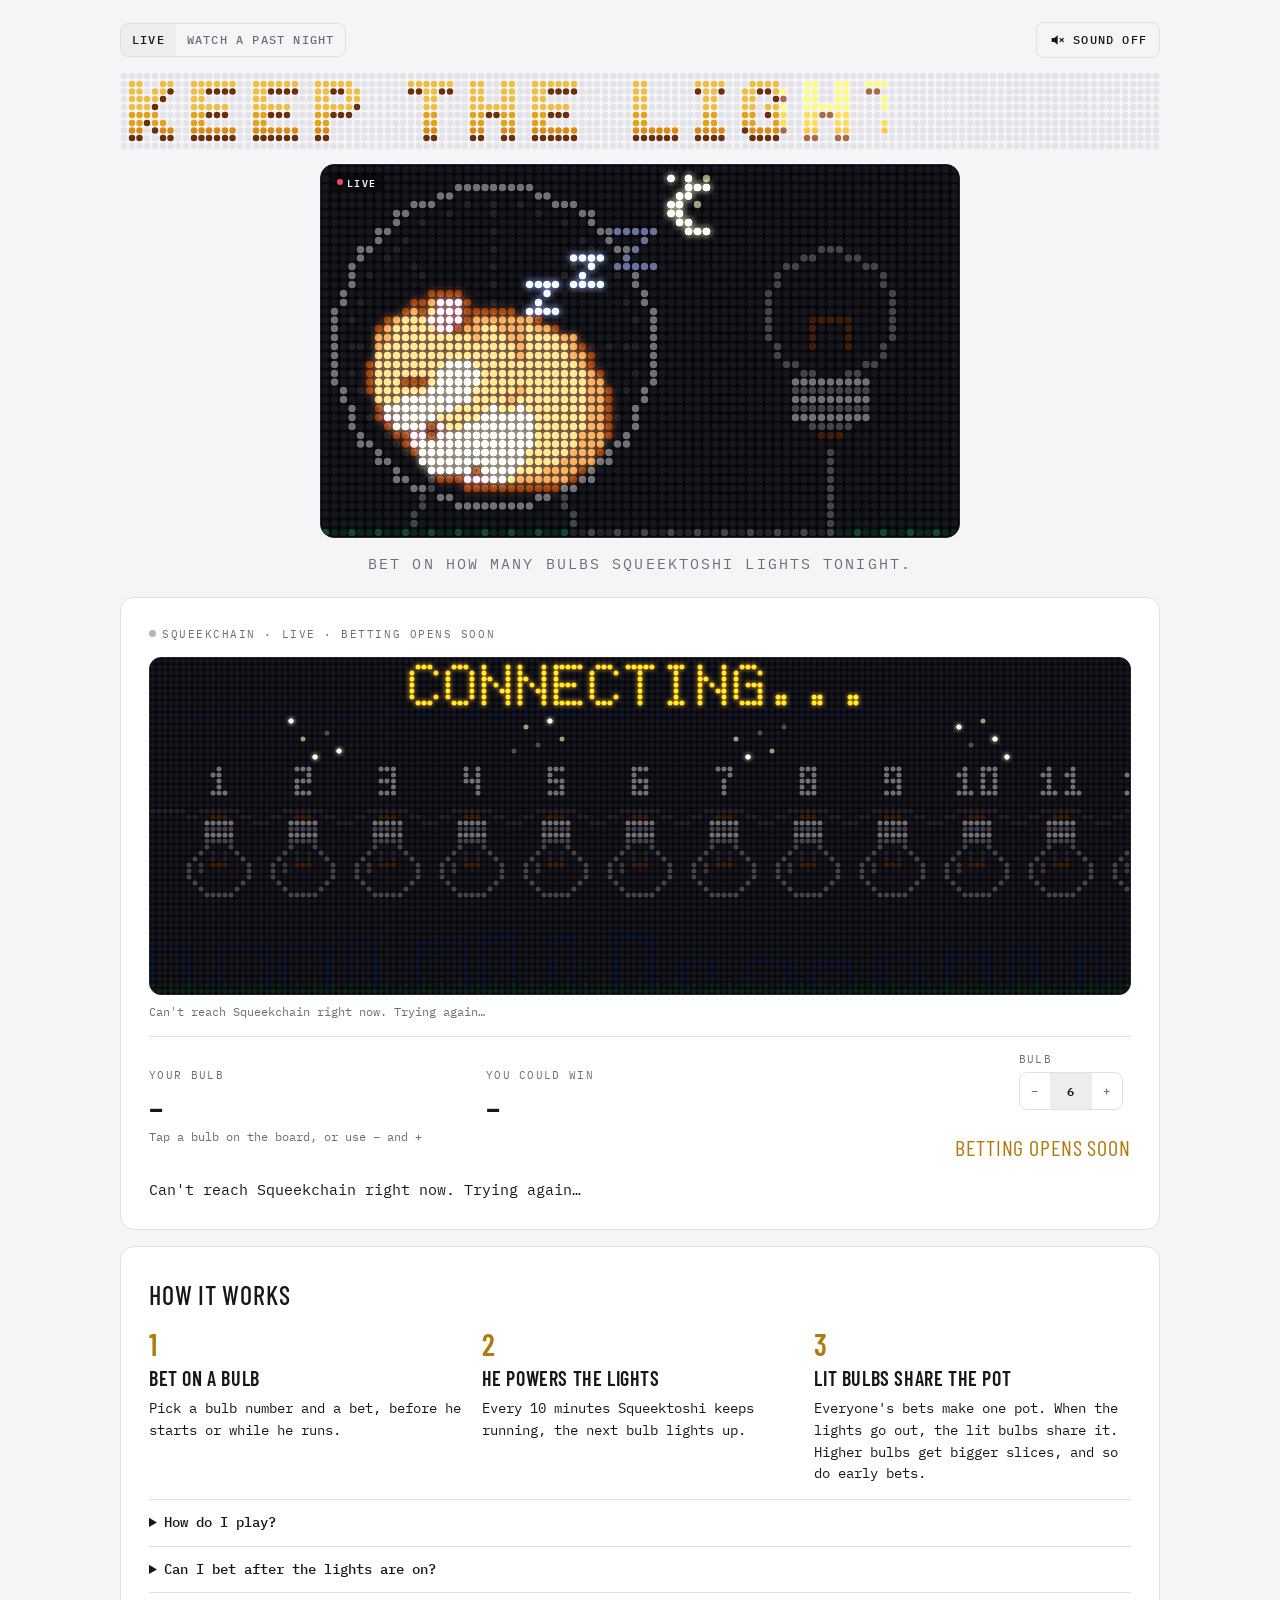
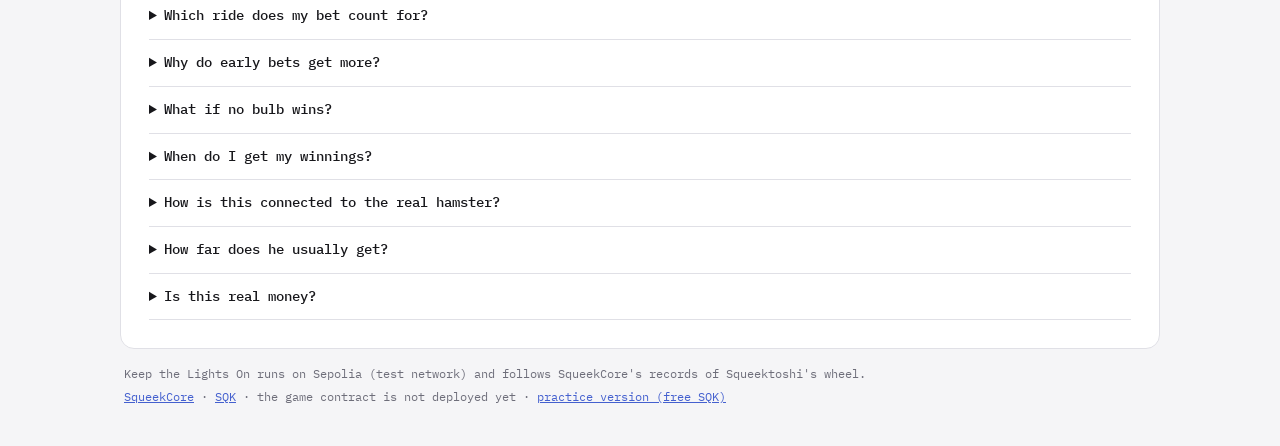
==== index.html @ adbb55e8 "Website: labels over the bulb picker and the amounts" ====
<!doctype html>
<html lang="en">
<head>
<meta charset="utf-8">
<meta name="viewport" content="width=device-width, initial-scale=1, viewport-fit=cover">
<title>Keep the Lights On</title>
<meta name="description" content="Squeektoshi's wheel powers a string of numbered bulbs. Bet test SQK on how many he lights before he falls asleep.">
<meta name="color-scheme" content="light dark">
<link rel="icon" href="icon.svg" type="image/svg+xml">
<link rel="preconnect" href="https://fonts.googleapis.com">
<link rel="preconnect" href="https://fonts.gstatic.com" crossorigin>
<link rel="stylesheet" href="https://fonts.googleapis.com/css2?family=Barlow+Condensed:wght@300;500;600&family=IBM+Plex+Mono:wght@400;500;600&display=swap">
<link rel="stylesheet" href="styles.css">
<script type="module" src="app.js"></script>
</head>
<body>
<div class="wrap">
  <header class="hero">
    <div class="hero-top">
      <div class="seg" role="group" aria-label="What the page shows">
        <button type="button" id="modeLive" aria-pressed="true">Live</button>
        <button type="button" id="modeReplay" aria-pressed="false"><span class="wide">Watch a past night</span><span class="narrow" aria-hidden="true">Past night</span></button>
      </div>
      <button type="button" class="ghost sound" id="sound" aria-pressed="false" aria-label="Sound off"><svg viewBox="0 0 24 24" width="16" height="16" aria-hidden="true"><path d="M4 9h4l5-4v14l-5-4H4z" fill="currentColor"/><path class="on" d="M16 9.5a3.5 3.5 0 0 1 0 5M18.5 7a7 7 0 0 1 0 10" fill="none" stroke="currentColor" stroke-width="1.8" stroke-linecap="round"/><path class="off" d="M16.5 9.5l5 5M21.5 9.5l-5 5" fill="none" stroke="currentColor" stroke-width="1.8" stroke-linecap="round"/></svg><span class="sound-label">Sound off</span></button>
    </div>
    <h1 id="title" class="sr-only">Keep the Lights On</h1>
    <div class="sign"><canvas id="sign" aria-hidden="true"></canvas></div>
    <div class="cam"><canvas id="cam" role="img" aria-label="Hamster cam: Squeektoshi in his wheel, and the big bulb his running powers"></canvas><span class="cam-tag" id="camTag" data-mode="live" aria-hidden="true">Live</span></div>
    <p class="lede">Bet on how many bulbs Squeektoshi lights tonight.</p>
  </header>

  <section class="panel" aria-label="The game">
    <p class="eyebrow"><span class="dot" id="liveDot" aria-hidden="true"></span><span id="eyebrow">Squeekchain · test network</span></p>

    <div class="controls" id="replayControls" role="group" aria-label="Replay settings" hidden>
      <select id="ride" aria-label="Which night to replay"></select>
      <div class="seg" role="group" aria-label="Replay speed">
        <button type="button" id="sp1" data-sp="1" aria-pressed="false">1×</button>
        <button type="button" id="sp2" data-sp="2" aria-pressed="true">2×</button>
        <button type="button" id="sp4" data-sp="4" aria-pressed="false">4×</button>
      </div>
    </div>

    <p class="banner" id="banner" role="status" hidden></p>
    <div class="board-wrap"><canvas id="board" role="img" aria-label="LED board: Squeektoshi's wheel powers a string of numbered bulbs"></canvas></div>
    <p class="caption" id="caption">Connecting to Squeekchain…</p>

    <div class="dash">
      <div class="cell">
        <span class="label">Your bulb</span>
        <b id="youState">–</b>
        <small id="youSub">Tap a bulb on the board, or use − and +</small>
      </div>
      <div class="cell">
        <span class="label" id="moneyLabel">You could win</span>
        <b id="money">–</b>
        <small id="moneySub">&nbsp;</small>
      </div>
      <div class="cell cta">
        <div class="pick" id="pickRow">
          <div class="pick-group">
            <span class="label" id="bulbLabel">Bulb</span>
            <div class="seg" role="group" aria-label="Which bulb">
              <button type="button" id="bMinus" aria-label="Lower bulb">−</button>
              <button type="button" id="bPick" aria-pressed="true" tabindex="-1">6</button>
              <button type="button" id="bPlus" aria-label="Higher bulb">+</button>
            </div>
          </div>
          <div class="pick-group">
            <span class="label" id="amtLabel">Bet (SQK)</span>
            <div class="seg" role="group" aria-label="Your bet in test SQK" id="amountRow">
              <button type="button" id="b50" data-bet="50" aria-pressed="false">50</button>
              <button type="button" id="b100" data-bet="100" aria-pressed="true">100</button>
              <button type="button" id="b200" data-bet="200" aria-pressed="false">200</button>
              <input type="number" id="amtOther" min="10" max="10000" step="1" inputmode="numeric" placeholder="Other" aria-label="Another amount, 10 to 10,000 SQK" hidden>
            </div>
          </div>
        </div>
        <p class="odds-line" id="pickOdds"></p>
        <button type="button" class="primary" id="act" disabled>Bet on bulb 6</button>
        <p class="soon" id="soon" hidden>Betting opens soon</p>
      </div>
    </div>
    <p class="hint" id="status" aria-live="polite"></p>
    <p class="wallet-line" id="walletLine" hidden></p>
    <button type="button" class="ghost" id="faucet" hidden>Get 1,000 practice SQK</button>
  </section>

  <section class="panel result-panel" id="results" hidden>
    <p class="result" id="resYou"></p>
    <p id="resNote"></p>
    <button type="button" class="ghost" id="again">Play this night again</button>
  </section>

  <section class="panel" id="minePanel" hidden>
    <h2>Your bets</h2>
    <div class="riders" id="mine"></div>
  </section>

  <section class="panel">
    <h2>How it works</h2>
    <ol class="steps">
      <li><b>Bet on a bulb</b><span>Pick a bulb number and a bet, before he starts or while he runs.</span></li>
      <li><b>He powers the lights</b><span>Every 10 minutes Squeektoshi keeps running, the next bulb lights up.</span></li>
      <li><b>Lit bulbs share the pot</b><span>Everyone's bets make one pot. When the lights go out, the lit bulbs share it. Higher bulbs get bigger slices, and so do early bets.</span></li>
    </ol>
    <div class="faq">
      <details><summary>How do I play?</summary>
        <p>You need a wallet (like MetaMask or Rabby) on Sepolia, the test network, with some test SQK and a little test ETH for the network fee. Test ETH is free from <a href="https://cloud.google.com/application/web3/faucet/ethereum/sepolia" target="_blank" rel="noopener">Google's Sepolia faucet</a>. On the rehearsal page the game takes practice SQK instead: the "Get 1,000 practice SQK" button gives you some. Press Connect, pick a bulb and a bet, and press Bet. Your wallet asks twice for each bet: once to let the game take exactly that bet (never more), once to place it. When the lights go out, press Collect if your bulb won.</p></details>
      <details><summary>Can I bet after the lights are on?</summary>
        <p>Yes, but on a bulb at least two ahead of the last one that lit, or of the one he is lighting right now if he is running. Everyone can watch him live, so betting on the very next bulb would be too easy. A bet whose bulb lights in the round it was sent or the next one doesn't count, and you get it back. The page only offers bulbs far enough ahead. A bet placed in the 20 quiet minutes before a blackout is for the next ride.</p></details>
      <details><summary>Which ride does my bet count for?</summary>
        <p>The ride he is on when you bet. If he is asleep, it counts for his next ride, whenever he starts it. If he stops right after your bet and stays asleep for 20 minutes, the lights go out and your bet moves to his next ride instead. One bet per ride, and a bet can't be changed or taken back.</p></details>
      <details><summary>Why do early bets get more?</summary>
        <p>A bet placed before he starts takes the most risk, so it gets the biggest slice. A late bet only counts the bulbs that were still dark when it was placed.</p></details>
      <details><summary>What if no bulb wins?</summary>
        <p>If no bet wins, every bet rolls over into the next night's pot. The board shows it as the bonus pot.</p></details>
      <details><summary>When do I get my winnings?</summary>
        <p>As soon as the lights go out. Press Collect: it counts the ride and pays you in one go (after a long quiet spell your wallet may ask one extra time, to finish counting). Winnings never expire, so there is no rush. A lit bulb can get back less than its bet on a long night, when the higher bulbs take most of the pot.</p></details>
      <details><summary>How is this connected to the real hamster?</summary>
        <p>Squeektoshi's wheel has a sensor. Every 10 minutes Squeekchain writes how many turns he ran onto its blockchain, where nobody can change it. The lights only follow those records: turns light the next bulb, no turns make them flicker, 20 minutes without turns is a blackout. The wheel on the board shows his speed right now, which can run a few minutes ahead of the records.</p></details>
      <details><summary>How far does he usually get?</summary>
        <div class="odds" id="odds" role="img" aria-label="Share of his real nights that lit each bulb"></div>
        <div class="odds-axis"><span>bulb 1</span><span>bulb 10</span><span>bulb 21</span></div>
        <p id="oddsNote"></p></details>
      <details><summary>Is this real money?</summary>
        <p>No. The game uses Squeekchain's test SQK on the Sepolia test network (the rehearsal uses its own practice SQK), which has no money value. 2% of the lost bets and of any bonus pot is burned, and nothing in the game wakes him or rewards running faster. Naps are good.</p></details>
    </div>
  </section>

  <section class="panel" id="playersPanel">
    <h2 id="playersTitle">Tonight's bets</h2>
    <div class="riders" id="riders"></div>
  </section>

  <footer class="foot" id="foot">
    <p>Keep the Lights On runs on Sepolia (test network) and follows SqueekCore's records of Squeektoshi's wheel.</p>
    <p id="links"></p>
  </footer>
</div>
</body>
</html>
---- styles.css ----
/* Squeekchain's own look, as in the approved prototype: a calm grey page and rounded panels. The LED board is the
   hero; right under it one dashboard row: your bulb, the one number that matters, the one button. Everything else
   waits below. Light and dark follow the device, or data-theme on <html>. */
:root {
  --bg: #f5f5f7; --panel: #ffffff; --line: #e0e0e6; --ink: #17171b; --dim: #6e6e7a; --faint: #b6b6c2;
  --gold: #b07a0c; --gold-dot: #e3a21a; --blue: #4460cf; --win: #1b7849; --lose: #c33346;
  --btn: #17171b; --btn-ink: #f7f7f9; --chip: #ededf0; --note: #fff7e2; --note-line: #f1dca5;
  --board: #08080c; --board-edge: #26262f; /* the LED panels stay dark in both themes */
  --mono: 'IBM Plex Mono', ui-monospace, 'SFMono-Regular', Menlo, Consolas, monospace;
  --num: 'Barlow Condensed', 'Arial Narrow', 'Roboto Condensed', sans-serif;
  color-scheme: light;
}
@media (prefers-color-scheme: dark) { :root:not([data-theme="light"]) {
  --bg: #0e0e12; --panel: #16161b; --line: #2a2a33; --ink: #f2f2f4; --dim: #9a9aa6; --faint: #5c5c68;
  --gold: #efbe45; --gold-dot: #efbe45; --blue: #8fa3f5; --win: #35d07f; --lose: #ef6b7d;
  --btn: #f2f2f4; --btn-ink: #17171b; --chip: #24242c; --note: #251f10; --note-line: #4a3c17;
  --board: #050508; --board-edge: #23232c; color-scheme: dark; } }
:root[data-theme="dark"] {
  --bg: #0e0e12; --panel: #16161b; --line: #2a2a33; --ink: #f2f2f4; --dim: #9a9aa6; --faint: #5c5c68;
  --gold: #efbe45; --gold-dot: #efbe45; --blue: #8fa3f5; --win: #35d07f; --lose: #ef6b7d;
  --btn: #f2f2f4; --btn-ink: #17171b; --chip: #24242c; --note: #251f10; --note-line: #4a3c17;
  --board: #050508; --board-edge: #23232c; color-scheme: dark; }
* { box-sizing: border-box; }
[hidden] { display: none !important; }
html { -webkit-text-size-adjust: 100%; }
body { margin: 0; background: var(--bg); color: var(--ink); font-family: var(--mono); font-size: 14px; line-height: 1.55;
  padding-block: 20px 40px; padding-left: max(16px, env(safe-area-inset-left, 0px)); padding-right: max(16px, env(safe-area-inset-right, 0px)); overflow-x: hidden; }
a { color: var(--blue); }
.wrap { max-width: 1040px; margin: 0 auto; display: grid; gap: 16px; }
.panel { background: var(--panel); border: 1px solid var(--line); border-radius: 14px; padding: clamp(14px, 3vw, 28px); display: grid; gap: 14px; min-width: 0; }
.eyebrow { font-size: 11px; letter-spacing: .14em; text-transform: uppercase; color: var(--dim); margin: 0; }
.eyebrow .dot { display: inline-block; width: 7px; height: 7px; border-radius: 50%; background: var(--faint); margin-right: 6px; vertical-align: 1px; }
.eyebrow .dot[data-on="true"] { background: var(--win); }
h1 { font-family: var(--num); font-weight: 600; font-size: clamp(34px, 6vw, 56px); line-height: .95; letter-spacing: .02em; text-transform: uppercase; margin: 4px 0 0; text-wrap: balance; }
h2 { font-family: var(--num); font-weight: 500; font-size: 26px; letter-spacing: .03em; text-transform: uppercase; margin: 0; }
.head { display: flex; flex-wrap: wrap; justify-content: space-between; align-items: end; gap: 12px; }
.head > div:first-child { min-width: 0; }
.lede { margin: 6px 0 0; font-size: 16px; }
.board-wrap { border-radius: 12px; overflow: hidden; background: var(--board); border: 1px solid var(--board-edge); line-height: 0; }
canvas { display: block; width: 100%; }
#board { cursor: pointer; }
/* the LED panels keep their space before the page's code has run (no empty boxes, no jump) */
.cam canvas, .board-wrap canvas, .sign canvas { margin: 0 auto; max-width: 100%; }
/* a panel's box may shrink below its canvas's current pixel size, so a narrower window re-sizes the dots (no sideways scroll) */
.sign, .cam, .board-wrap { min-width: 0; }
.sign { overflow: hidden; }
#cam { aspect-ratio: 72 / 42; }
#board { aspect-ratio: 99 / 56; }
#sign { aspect-ratio: 134 / 10; }
@media (min-width: 560px) { #board { aspect-ratio: auto; height: 336px; } }
@media (min-width: 520px) and (max-width: 760px) { #sign { aspect-ratio: 69 / 19; } }
.sr-only { position: absolute; width: 1px; height: 1px; padding: 0; margin: -1px; overflow: hidden; clip: rect(0 0 0 0); white-space: nowrap; border: 0; }
/* the top of the page, as on the share card: the LED title, the hamster cam, one line */
.hero { display: grid; gap: 14px; justify-items: center; min-width: 0; padding-block: 2px 6px; }
.hero-top { display: flex; justify-content: space-between; align-items: center; gap: 12px; width: 100%; }
.hero-top .ghost { padding: 9px 12px; }
.hero-top button { white-space: nowrap; }
.sound { display: inline-flex; align-items: center; gap: 8px; }
.sound svg { flex: none; }
.sound .on { display: none; } .sound[aria-pressed="true"] .on { display: inline; } .sound[aria-pressed="true"] .off { display: none; }
#modeReplay .narrow { display: none; }
.hero-top .seg button { padding: 10px 11px; }
.sign { width: 100%; line-height: 0; }
.cam { position: relative; width: min(100%, 640px); border-radius: 14px; overflow: hidden; background: var(--board); border: 1px solid var(--board-edge); line-height: 0; }
/* like a camera feed: LIVE with a red dot that breathes, or REPLAY */
.cam-tag { position: absolute; top: 8px; left: 10px; font: 600 10px/1 var(--mono); letter-spacing: .14em; text-transform: uppercase;
  color: #f2f2f4; background: rgba(5, 5, 8, .55); border-radius: 4px; padding: 4px 6px 4px 16px; pointer-events: none; }
.cam-tag::before { content: ""; position: absolute; left: 6px; top: 50%; width: 6px; height: 6px; margin-top: -3px; border-radius: 50%; background: #ef4a5f; }
.cam-tag[data-mode="live"]::before { animation: breathe 1.6s ease-in-out infinite; }
.cam-tag[data-mode="replay"]::before { background: transparent; width: 0; height: 0; border-radius: 0; margin-top: -4px;
  border-left: 6px solid #f2f2f4; border-top: 4px solid transparent; border-bottom: 4px solid transparent; }
@keyframes breathe { 50% { opacity: .25; } }
.tick { animation: tick .42s cubic-bezier(.2, .9, .3, 1.2); }
@keyframes tick { from { transform: translateY(5px); opacity: .35; } to { transform: none; opacity: 1; } }
.cell b { display: inline-block; }
.hero .lede { margin: 0; font-size: clamp(11px, 2.4vw, 15px); letter-spacing: .14em; text-transform: uppercase; color: var(--dim); text-align: center; text-wrap: balance; }
.caption { margin: -6px 0 0; color: var(--dim); font-size: 12px; }
.banner { margin: 0; padding: 10px 12px; border-radius: 10px; background: var(--note); border: 1px solid var(--note-line); font-size: 13px; }
.dash { display: grid; grid-template-columns: minmax(0, 1fr) minmax(0, 1fr) fit-content(440px); gap: 16px; align-items: center; border-top: 1px solid var(--line); padding-top: 14px; }
.cell { display: grid; gap: 2px; min-width: 0; }
.cell b { font-family: var(--num); font-weight: 500; font-size: clamp(26px, 4.4vw, 38px); line-height: 1.05; font-variant-numeric: tabular-nums; overflow-wrap: anywhere; }
.cell small { color: var(--dim); font-size: 12px; }
.label { font-size: 11px; letter-spacing: .12em; text-transform: uppercase; color: var(--dim); }
.cta { display: flex; gap: 10px; align-items: center; justify-content: end; flex-wrap: wrap; }
.cta .odds-line { flex-basis: 100%; text-align: right; color: var(--dim); font-size: 12px; margin: -4px 0 0; }
.cta .soon { margin: 0; font-family: var(--num); font-size: 22px; letter-spacing: .04em; text-transform: uppercase; color: var(--gold); }
.win { color: var(--win); } .lose { color: var(--lose); }
.controls { display: flex; flex-wrap: wrap; gap: 8px; align-items: center; }
button, select, input { font: 500 12px/1 var(--mono); letter-spacing: .1em; border-radius: 8px; }
button, select { text-transform: uppercase; cursor: pointer; }
.primary { background: var(--btn); color: var(--btn-ink); border: 1px solid var(--btn); padding: 16px 30px; font-size: 14px; min-width: 150px; }
.primary:disabled { opacity: .35; cursor: default; }
.ghost { background: transparent; color: var(--ink); border: 1px solid var(--line); padding: 12px 14px; justify-self: start; }
.seg { display: inline-flex; border: 1px solid var(--line); border-radius: 8px; overflow: hidden; max-width: 100%; }
.seg button { border: 0; border-radius: 0; background: transparent; color: var(--dim); padding: 12px 11px; }
.seg button[aria-pressed="true"] { background: var(--chip); color: var(--ink); }
.seg input { width: 74px; border: 0; border-left: 1px solid var(--line); border-radius: 0; background: transparent; color: var(--ink); padding: 0 8px; letter-spacing: .02em; }
.seg input::placeholder { color: var(--dim); text-transform: uppercase; letter-spacing: .1em; }
select { background: var(--panel); color: var(--ink); border: 1px solid var(--line); padding: 11px 10px; max-width: 100%; text-transform: none; letter-spacing: .02em; }
button:focus-visible, select:focus-visible, summary:focus-visible, input:focus-visible, a:focus-visible { outline: 2px solid var(--blue); outline-offset: 2px; }
.hint { margin: 0; font-size: 15px; min-height: 1.55em; }
.wallet-line { margin: -6px 0 0; color: var(--dim); font-size: 12px; overflow-wrap: anywhere; }
.pick { display: flex; gap: 8px; flex-wrap: wrap; }
.pick-group { display: flex; flex-direction: column; gap: 4px; min-width: 0; }   /* a small label over the bulb picker and over the amounts */
#bPick { color: var(--ink); font-weight: 600; min-width: 42px; cursor: default; }
.steps { margin: 0; padding: 0; list-style: none; display: grid; grid-template-columns: repeat(3, minmax(0, 1fr)); gap: 16px; counter-reset: s; }
.steps li { display: grid; gap: 4px; align-content: start; counter-increment: s; }
.steps li::before { content: counter(s); font-family: var(--num); font-weight: 600; font-size: 30px; line-height: 1; color: var(--gold); }
.steps b { font-family: var(--num); font-weight: 600; font-size: 20px; letter-spacing: .03em; text-transform: uppercase; }
.faq { display: grid; border-top: 1px solid var(--line); }
details { border-bottom: 1px solid var(--line); }
summary { cursor: pointer; padding: 12px 0; font-weight: 500; }
details p { margin: 0 0 12px; color: var(--dim); max-width: 70ch; }
.riders { display: grid; }
.rider { display: grid; grid-template-columns: 12px minmax(0, 1fr) auto; gap: 10px; align-items: center; padding: 8px 0; border-bottom: 1px solid var(--line); }
.rider:last-child { border-bottom: 0; }
.rider i { width: 10px; height: 10px; border-radius: 50%; background: var(--faint); }
.rider[data-st="riding"] i { background: var(--blue); }
.rider[data-st="lit"] i, .rider[data-st="won"] i { background: var(--win); }
.rider[data-st="short"] i, .rider[data-st="pot"] i { background: var(--gold-dot); }
.rider[data-st="caught"] i { background: var(--lose); }
.rider .who { min-width: 0; overflow-wrap: anywhere; }
.rider .who b { font-weight: 600; }
.rider .who small { display: block; color: var(--dim); font-size: 12px; }
.rider .amt { font-family: var(--num); font-size: 22px; font-weight: 500; font-variant-numeric: tabular-nums; text-align: right; }
.empty { margin: 0; color: var(--dim); }
.odds { display: grid; grid-template-columns: repeat(21, minmax(0, 1fr)); align-items: end; gap: 3px; height: 100px; margin-top: 4px; }
.odds div { background-image: radial-gradient(circle at center, var(--gold-dot) 2px, transparent 2.6px); background-size: 6px 6px; background-position: center bottom; min-height: 6px; }
.odds-axis { display: flex; justify-content: space-between; font-size: 11px; color: var(--dim); margin: 4px 0 8px; }
.result-panel { gap: 10px; }
.result { font-family: var(--num); font-weight: 500; font-size: clamp(32px, 6vw, 48px); line-height: 1.05; margin: 0; }
.result-panel p { margin: 0; }
.foot { color: var(--dim); font-size: 12px; display: grid; gap: 4px; padding: 0 4px; }
.foot p { margin: 0; overflow-wrap: anywhere; }
/* up to 920 px the bet controls take a row of their own under "your bulb" and the one number (with a game the
   controls are about 440 px wide, which would leave the two cells too narrow beside them) */
@media (max-width: 920px) {
  .dash { grid-template-columns: minmax(0, 1fr) minmax(0, 1fr); }
  .cta { grid-column: 1 / -1; justify-content: stretch; }
  .cta .primary { flex: 1 1 auto; }
  .cta .odds-line { text-align: left; margin: 0; }
}
@media (max-width: 760px) {
  .steps { grid-template-columns: minmax(0, 1fr); }
}
/* phones: the game on the first screen. The title goes to one line, the cam is a little smaller, and the caption
   and status move under the bet controls. */
@media (max-width: 560px) {
  .wrap { gap: 12px; }
  .hero { gap: 10px; }
  .cam { width: min(100%, 300px); }
  .panel > .caption { order: 19; margin: 0; }
  .panel > .board-wrap { order: -1; }
  .panel > #replayControls { order: -2; }
  .panel > #banner { order: -3; }
  .hero .lede { font-size: 11px; letter-spacing: .05em; }
  select, input { font-size: 16px; }   /* under 16 px an iPhone zooms the page when you tap them */
  .seg input { width: 92px; letter-spacing: .02em; }   /* room for "OTHER" at that size */
  .seg input::placeholder { letter-spacing: .04em; }
  #bMinus, #bPlus { min-width: 44px; }
  .hero-top .sound-label { display: none; }
  .hero-top .sound { padding: 9px 11px; }
  #replayControls { flex-wrap: nowrap; }
  #replayControls select { flex: 1 1 0; width: 0; min-width: 0; }
  #replayControls .seg button { padding: 12px 9px; }
}
@media (max-width: 400px) {
  #modeReplay .wide { display: none; } #modeReplay .narrow { display: inline; }
  .seg button { padding: 12px 9px; }
  .primary { padding: 16px 18px; min-width: 0; }
}
@media (prefers-reduced-motion: reduce) {
  * { scroll-behavior: auto !important; }
  .cam-tag::before, .tick { animation: none !important; }
}
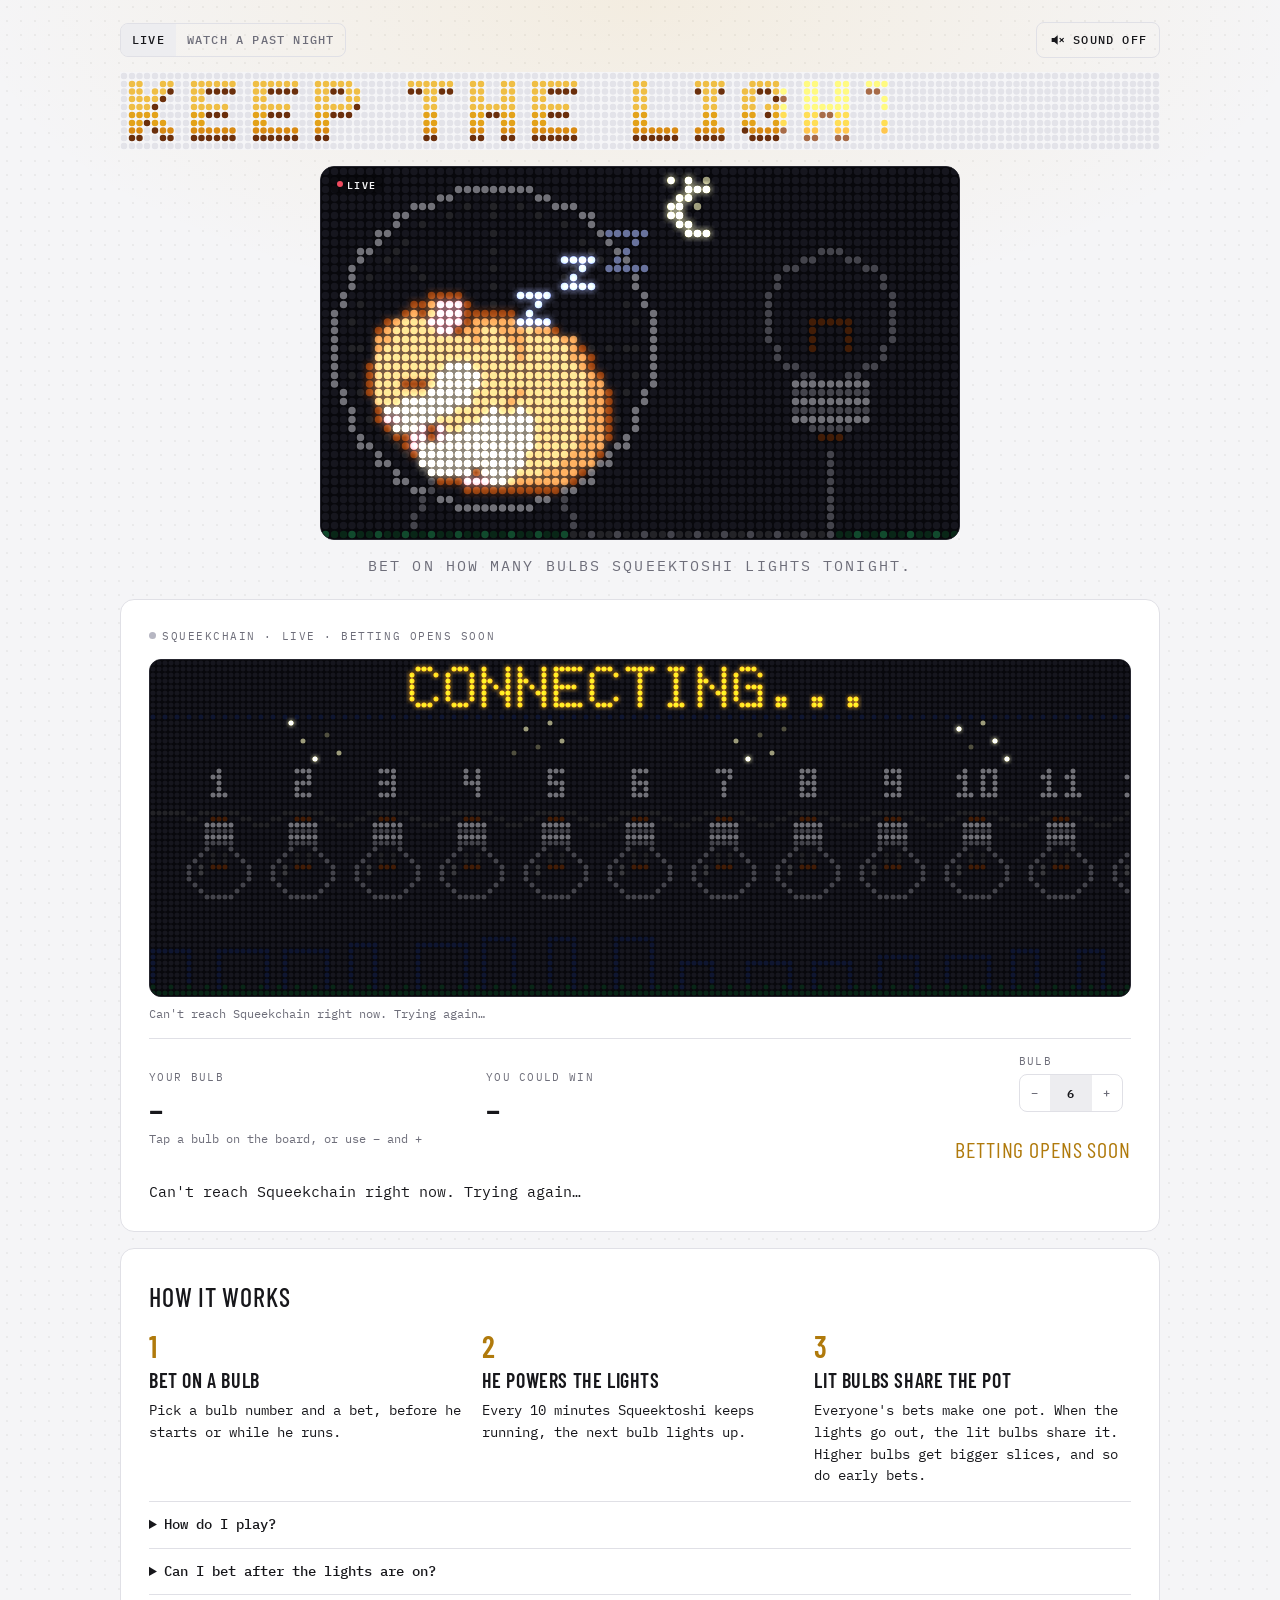
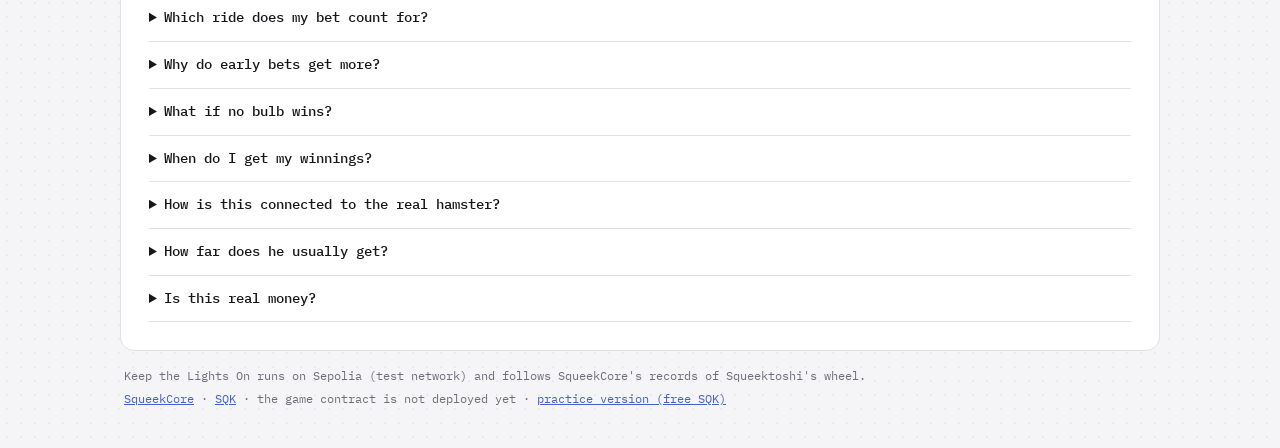
==== commit ab04e2d3: "Website: two columns on wide screens, LED-dot background" ====
--- a/index.html
+++ b/index.html
@@ -25,9 +25,9 @@
     </div>
     <h1 id="title" class="sr-only">Keep the Lights On</h1>
     <div class="sign"><canvas id="sign" aria-hidden="true"></canvas></div>
-    <div class="cam"><canvas id="cam" role="img" aria-label="Hamster cam: Squeektoshi in his wheel, and the big bulb his running powers"></canvas><span class="cam-tag" id="camTag" data-mode="live" aria-hidden="true">Live</span></div>
-    <p class="lede">Bet on how many bulbs Squeektoshi lights tonight.</p>
   </header>
+
+  <main class="main">
 
   <section class="panel" aria-label="The game">
     <p class="eyebrow"><span class="dot" id="liveDot" aria-hidden="true"></span><span id="eyebrow">Squeekchain · test network</span></p>
@@ -128,10 +128,18 @@
     </div>
   </section>
 
-  <section class="panel" id="playersPanel">
-    <h2 id="playersTitle">Tonight's bets</h2>
-    <div class="riders" id="riders"></div>
-  </section>
+  </main>
+
+  <aside class="side">
+    <div class="stage">
+      <div class="cam"><canvas id="cam" role="img" aria-label="Hamster cam: Squeektoshi in his wheel, and the big bulb his running powers"></canvas><span class="cam-tag" id="camTag" data-mode="live" aria-hidden="true">Live</span></div>
+      <p class="lede">Bet on how many bulbs Squeektoshi lights tonight.</p>
+    </div>
+    <section class="panel" id="playersPanel">
+      <h2 id="playersTitle">Tonight's bets</h2>
+      <div class="riders" id="riders"></div>
+    </section>
+  </aside>
 
   <footer class="foot" id="foot">
     <p>Keep the Lights On runs on Sepolia (test network) and follows SqueekCore's records of Squeektoshi's wheel.</p>
--- a/styles.css
+++ b/styles.css
@@ -6,6 +6,7 @@
   --gold: #b07a0c; --gold-dot: #e3a21a; --blue: #4460cf; --win: #1b7849; --lose: #c33346;
   --btn: #17171b; --btn-ink: #f7f7f9; --chip: #ededf0; --note: #fff7e2; --note-line: #f1dca5;
   --board: #08080c; --board-edge: #26262f; /* the LED panels stay dark in both themes */
+  --texture: rgba(23, 23, 27, .05); --glow: rgba(227, 162, 26, .10);   /* the page around the panels: faint LED dots, warm light under the title */
   --mono: 'IBM Plex Mono', ui-monospace, 'SFMono-Regular', Menlo, Consolas, monospace;
   --num: 'Barlow Condensed', 'Arial Narrow', 'Roboto Condensed', sans-serif;
   color-scheme: light;
@@ -14,16 +15,18 @@
   --bg: #0e0e12; --panel: #16161b; --line: #2a2a33; --ink: #f2f2f4; --dim: #9a9aa6; --faint: #5c5c68;
   --gold: #efbe45; --gold-dot: #efbe45; --blue: #8fa3f5; --win: #35d07f; --lose: #ef6b7d;
   --btn: #f2f2f4; --btn-ink: #17171b; --chip: #24242c; --note: #251f10; --note-line: #4a3c17;
-  --board: #050508; --board-edge: #23232c; color-scheme: dark; } }
+  --board: #050508; --board-edge: #23232c; --texture: rgba(255, 255, 255, .045); --glow: rgba(239, 190, 69, .09); color-scheme: dark; } }
 :root[data-theme="dark"] {
   --bg: #0e0e12; --panel: #16161b; --line: #2a2a33; --ink: #f2f2f4; --dim: #9a9aa6; --faint: #5c5c68;
   --gold: #efbe45; --gold-dot: #efbe45; --blue: #8fa3f5; --win: #35d07f; --lose: #ef6b7d;
   --btn: #f2f2f4; --btn-ink: #17171b; --chip: #24242c; --note: #251f10; --note-line: #4a3c17;
-  --board: #050508; --board-edge: #23232c; color-scheme: dark; }
+  --board: #050508; --board-edge: #23232c; --texture: rgba(255, 255, 255, .045); --glow: rgba(239, 190, 69, .09); color-scheme: dark; }
 * { box-sizing: border-box; }
 [hidden] { display: none !important; }
 html { -webkit-text-size-adjust: 100%; }
-body { margin: 0; background: var(--bg); color: var(--ink); font-family: var(--mono); font-size: 14px; line-height: 1.55;
+body { margin: 0; background-color: var(--bg); color: var(--ink);
+  background-image: radial-gradient(ellipse 70% 420px at 50% 0, var(--glow), transparent 75%), radial-gradient(circle, var(--texture) 1px, transparent 1.6px);
+  background-size: 100% 100%, 14px 14px; background-repeat: no-repeat, repeat; font-family: var(--mono); font-size: 14px; line-height: 1.55;
   padding-block: 20px 40px; padding-left: max(16px, env(safe-area-inset-left, 0px)); padding-right: max(16px, env(safe-area-inset-right, 0px)); overflow-x: hidden; }
 a { color: var(--blue); }
 .wrap { max-width: 1040px; margin: 0 auto; display: grid; gap: 16px; }
@@ -51,7 +54,9 @@
 @media (min-width: 520px) and (max-width: 760px) { #sign { aspect-ratio: 69 / 19; } }
 .sr-only { position: absolute; width: 1px; height: 1px; padding: 0; margin: -1px; overflow: hidden; clip: rect(0 0 0 0); white-space: nowrap; border: 0; }
 /* the top of the page, as on the share card: the LED title, the hamster cam, one line */
-.hero { display: grid; gap: 14px; justify-items: center; min-width: 0; padding-block: 2px 6px; }
+.hero { display: grid; gap: 14px; justify-items: center; min-width: 0; padding-block: 2px 0; order: -2; }
+.main, .side { display: contents; }
+.stage { display: grid; gap: 14px; justify-items: center; min-width: 0; order: -1; padding-bottom: 6px; }
 .hero-top { display: flex; justify-content: space-between; align-items: center; gap: 12px; width: 100%; }
 .hero-top .ghost { padding: 9px 12px; }
 .hero-top button { white-space: nowrap; }
@@ -73,7 +78,7 @@
 .tick { animation: tick .42s cubic-bezier(.2, .9, .3, 1.2); }
 @keyframes tick { from { transform: translateY(5px); opacity: .35; } to { transform: none; opacity: 1; } }
 .cell b { display: inline-block; }
-.hero .lede { margin: 0; font-size: clamp(11px, 2.4vw, 15px); letter-spacing: .14em; text-transform: uppercase; color: var(--dim); text-align: center; text-wrap: balance; }
+.stage .lede { margin: 0; font-size: clamp(11px, 2.4vw, 15px); letter-spacing: .14em; text-transform: uppercase; color: var(--dim); text-align: center; text-wrap: balance; }
 .caption { margin: -6px 0 0; color: var(--dim); font-size: 12px; }
 .banner { margin: 0; padding: 10px 12px; border-radius: 10px; background: var(--note); border: 1px solid var(--note-line); font-size: 13px; }
 .dash { display: grid; grid-template-columns: minmax(0, 1fr) minmax(0, 1fr) fit-content(440px); gap: 16px; align-items: center; border-top: 1px solid var(--line); padding-top: 14px; }
@@ -132,6 +137,23 @@
 .result-panel p { margin: 0; }
 .foot { color: var(--dim); font-size: 12px; display: grid; gap: 4px; padding: 0 4px; }
 .foot p { margin: 0; overflow-wrap: anywhere; }
+/* wide screens (1340 px and up): the page grows to 1720 px and splits under the title. Left: the board and the bet
+   panel, then your bets and how it works; right: the hamster cam and tonight's bets. The hamster, the board and the
+   button are on the first screen together. (From 1340 px the left column stays over 900 px, so the dashboard keeps
+   its one-row layout.) */
+@media (min-width: 1340px) {
+  .wrap { max-width: 1720px; grid-template-columns: minmax(0, 1fr) clamp(360px, 28vw, 540px); column-gap: 24px; align-items: start; }
+  .hero, .foot { grid-column: 1 / -1; }
+  .sign { max-width: 1400px; }   /* the LED title stays a title, not a wall */
+  .main, .side { display: grid; gap: 16px; min-width: 0; align-content: start; }
+  .main { grid-column: 1; }
+  .side { grid-column: 2; }
+  .stage { order: 0; gap: 12px; padding-bottom: 0; }
+  .cam { width: 100%; }
+  .stage .lede { font-size: 12px; }
+}
+/* wide but short (a 1366 x 768 laptop): a smaller title keeps the bet button on the first screen */
+@media (min-width: 1340px) and (max-height: 820px) { .sign { max-width: 1040px; } .hero { gap: 10px; } }
 /* up to 920 px the bet controls take a row of their own under "your bulb" and the one number (with a game the
    controls are about 440 px wide, which would leave the two cells too narrow beside them) */
 @media (max-width: 920px) {
@@ -147,13 +169,13 @@
    and status move under the bet controls. */
 @media (max-width: 560px) {
   .wrap { gap: 12px; }
-  .hero { gap: 10px; }
+  .hero, .stage { gap: 10px; }
   .cam { width: min(100%, 300px); }
   .panel > .caption { order: 19; margin: 0; }
   .panel > .board-wrap { order: -1; }
   .panel > #replayControls { order: -2; }
   .panel > #banner { order: -3; }
-  .hero .lede { font-size: 11px; letter-spacing: .05em; }
+  .stage .lede { font-size: 11px; letter-spacing: .05em; }
   select, input { font-size: 16px; }   /* under 16 px an iPhone zooms the page when you tap them */
   .seg input { width: 92px; letter-spacing: .02em; }   /* room for "OTHER" at that size */
   .seg input::placeholder { letter-spacing: .04em; }
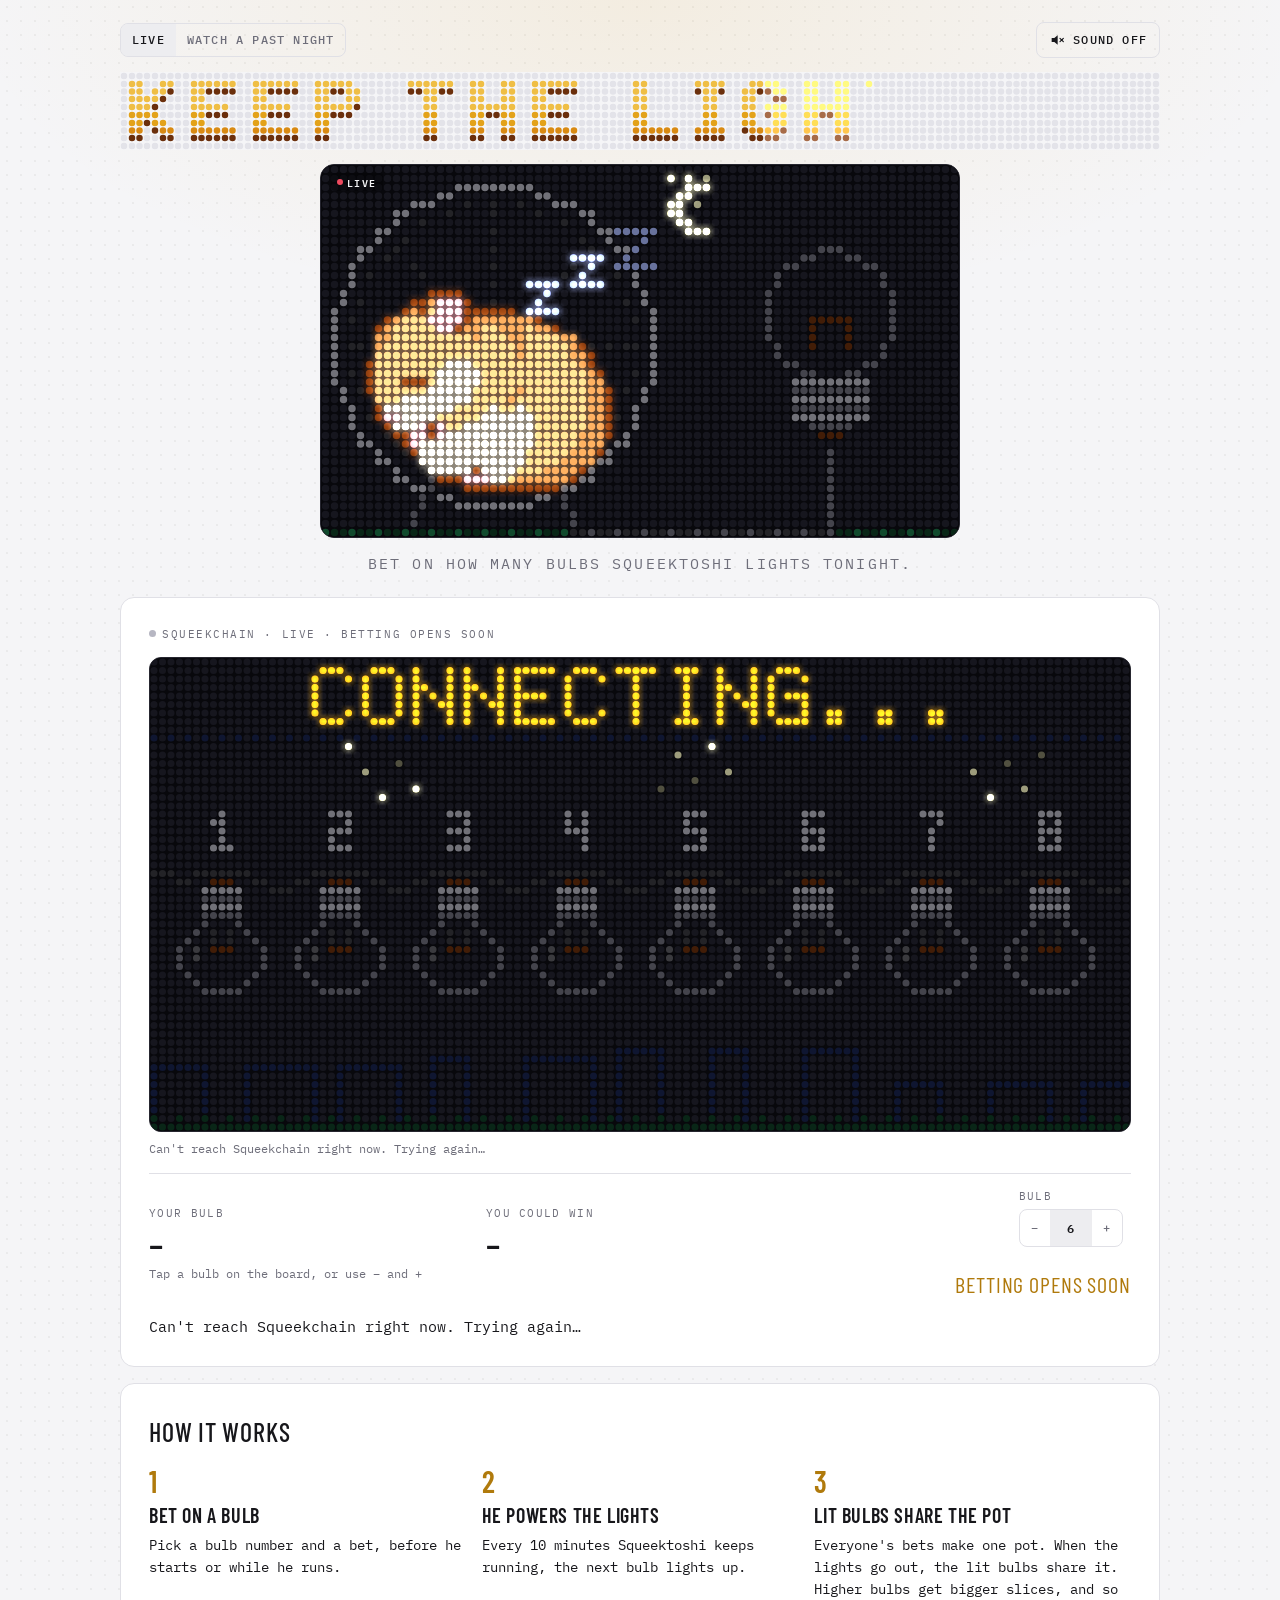
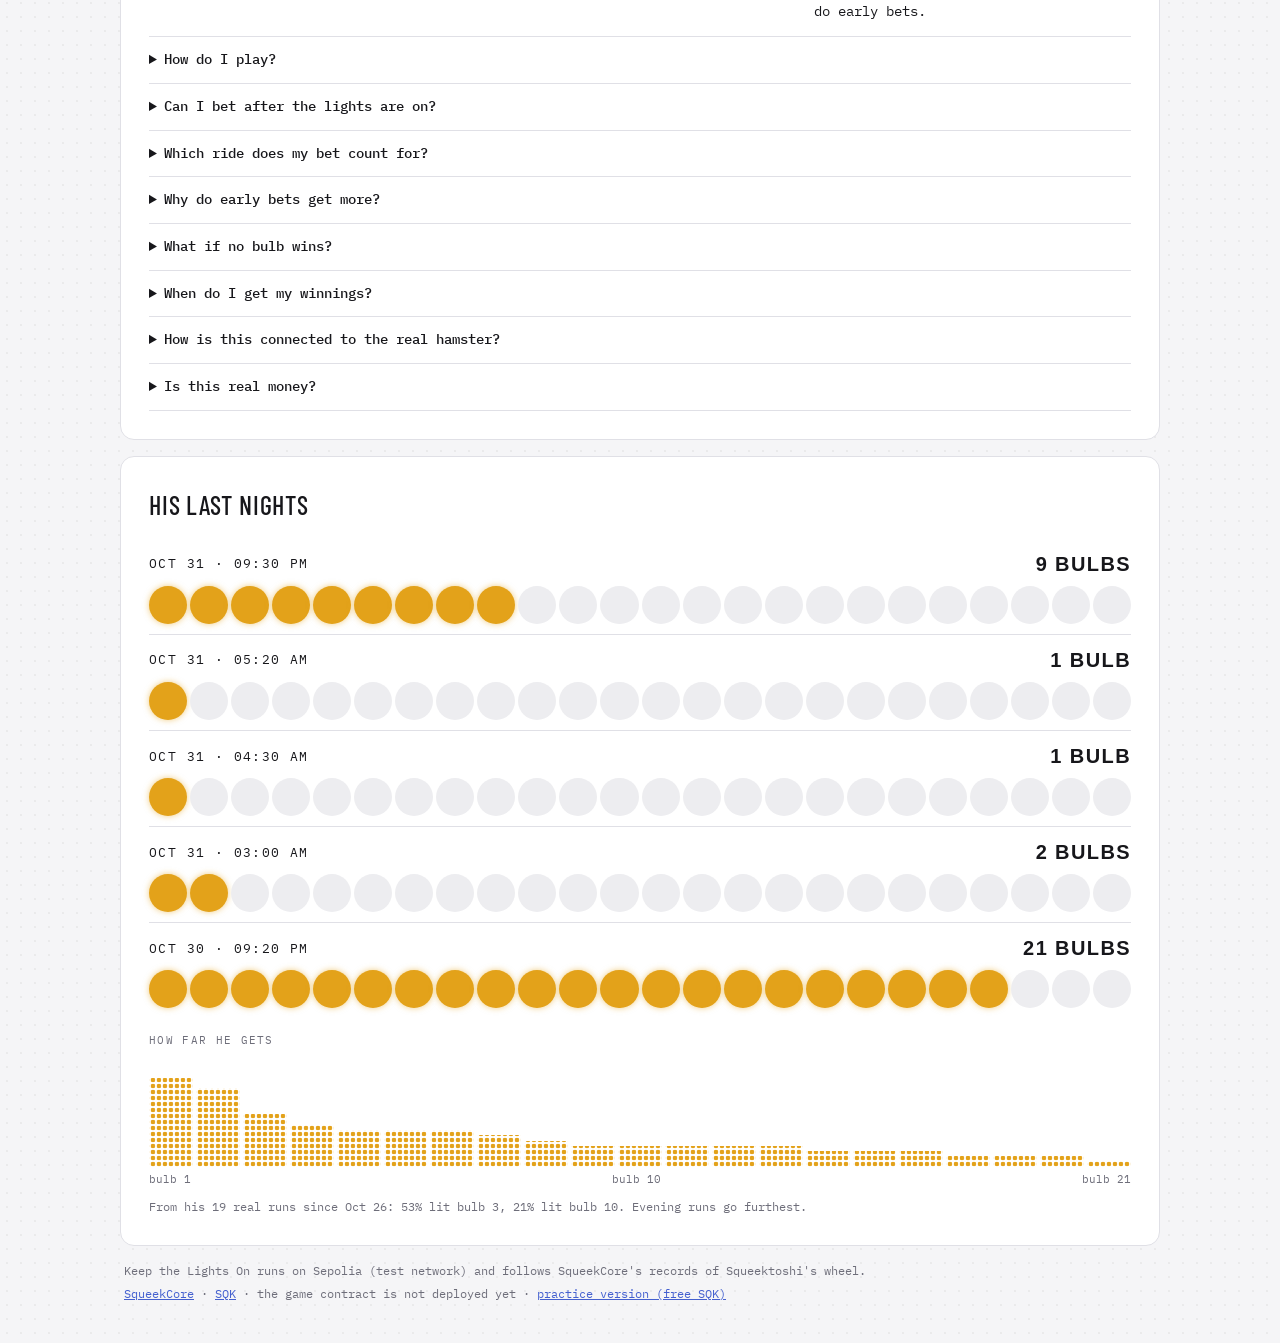
==== commit b3aacb48: "Website: countdown to the next bulb, Share on X, his last nights, new bets on the sign" ====
--- a/index.html
+++ b/index.html
@@ -25,6 +25,10 @@
     </div>
     <h1 id="title" class="sr-only">Keep the Lights On</h1>
     <div class="sign"><canvas id="sign" aria-hidden="true"></canvas></div>
+    <div class="stage">
+      <div class="cam"><canvas id="cam" role="img" aria-label="Hamster cam: Squeektoshi in his wheel, and the big bulb his running powers"></canvas><span class="cam-tag" id="camTag" data-mode="live" aria-hidden="true">Live</span></div>
+      <p class="lede">Bet on how many bulbs Squeektoshi lights tonight.</p>
+    </div>
   </header>
 
   <main class="main">
@@ -43,6 +47,7 @@
 
     <p class="banner" id="banner" role="status" hidden></p>
     <div class="board-wrap"><canvas id="board" role="img" aria-label="LED board: Squeektoshi's wheel powers a string of numbered bulbs"></canvas></div>
+    <div class="meter" id="meter" data-tone="run" hidden><div class="meter-track"><i id="meterFill"></i></div><span id="meterText" aria-live="off"></span></div>
     <p class="caption" id="caption">Connecting to Squeekchain…</p>
 
     <div class="dash">
@@ -83,6 +88,7 @@
     </div>
     <p class="hint" id="status" aria-live="polite"></p>
     <p class="wallet-line" id="walletLine" hidden></p>
+    <a class="share" id="share" href="#" target="_blank" rel="noopener" hidden>Share my bet on X</a>
     <button type="button" class="ghost" id="faucet" hidden>Get 1,000 practice SQK</button>
   </section>
 
@@ -119,10 +125,6 @@
         <p>As soon as the lights go out. Press Collect: it counts the ride and pays you in one go (after a long quiet spell your wallet may ask one extra time, to finish counting). Winnings never expire, so there is no rush. A lit bulb can get back less than its bet on a long night, when the higher bulbs take most of the pot.</p></details>
       <details><summary>How is this connected to the real hamster?</summary>
         <p>Squeektoshi's wheel has a sensor. Every 10 minutes Squeekchain writes how many turns he ran onto its blockchain, where nobody can change it. The lights only follow those records: turns light the next bulb, no turns make them flicker, 20 minutes without turns is a blackout. The wheel on the board shows his speed right now, which can run a few minutes ahead of the records.</p></details>
-      <details><summary>How far does he usually get?</summary>
-        <div class="odds" id="odds" role="img" aria-label="Share of his real nights that lit each bulb"></div>
-        <div class="odds-axis"><span>bulb 1</span><span>bulb 10</span><span>bulb 21</span></div>
-        <p id="oddsNote"></p></details>
       <details><summary>Is this real money?</summary>
         <p>No. The game uses Squeekchain's test SQK on the Sepolia test network (the rehearsal uses its own practice SQK), which has no money value. 2% of the lost bets and of any bonus pot is burned, and nothing in the game wakes him or rewards running faster. Naps are good.</p></details>
     </div>
@@ -131,13 +133,17 @@
   </main>
 
   <aside class="side">
-    <div class="stage">
-      <div class="cam"><canvas id="cam" role="img" aria-label="Hamster cam: Squeektoshi in his wheel, and the big bulb his running powers"></canvas><span class="cam-tag" id="camTag" data-mode="live" aria-hidden="true">Live</span></div>
-      <p class="lede">Bet on how many bulbs Squeektoshi lights tonight.</p>
-    </div>
     <section class="panel" id="playersPanel">
       <h2 id="playersTitle">Tonight's bets</h2>
       <div class="riders" id="riders"></div>
+    </section>
+    <section class="panel" id="nightsPanel">
+      <h2>His last nights</h2>
+      <div class="nights" id="lastNights"></div>
+      <span class="label">How far he gets</span>
+      <div class="odds" id="odds" role="img" aria-label="Share of his real nights that lit each bulb"></div>
+      <div class="odds-axis"><span>bulb 1</span><span>bulb 10</span><span>bulb 21</span></div>
+      <p class="odds-note" id="oddsNote"></p>
     </section>
   </aside>
 
--- a/styles.css
+++ b/styles.css
@@ -48,15 +48,15 @@
 .sign, .cam, .board-wrap { min-width: 0; }
 .sign { overflow: hidden; }
 #cam { aspect-ratio: 72 / 42; }
-#board { aspect-ratio: 99 / 56; }
+#board { aspect-ratio: 88 / 56; }   /* a page of 6 bulbs; 8 on wider boards (board.js sets the exact ratio) */
 #sign { aspect-ratio: 134 / 10; }
-@media (min-width: 560px) { #board { aspect-ratio: auto; height: 336px; } }
+@media (min-width: 848px) { #board { aspect-ratio: 116 / 56; } }
 @media (min-width: 520px) and (max-width: 760px) { #sign { aspect-ratio: 69 / 19; } }
 .sr-only { position: absolute; width: 1px; height: 1px; padding: 0; margin: -1px; overflow: hidden; clip: rect(0 0 0 0); white-space: nowrap; border: 0; }
 /* the top of the page, as on the share card: the LED title, the hamster cam, one line */
-.hero { display: grid; gap: 14px; justify-items: center; min-width: 0; padding-block: 2px 0; order: -2; }
-.main, .side { display: contents; }
-.stage { display: grid; gap: 14px; justify-items: center; min-width: 0; order: -1; padding-bottom: 6px; }
+.hero { display: grid; gap: 14px; justify-items: center; min-width: 0; padding-block: 2px 6px; }
+.main, .side { display: contents; }   /* only containers below 1340 px: the page keeps one column in reading order */
+.stage { display: grid; gap: 14px; justify-items: center; min-width: 0; width: 100%; }
 .hero-top { display: flex; justify-content: space-between; align-items: center; gap: 12px; width: 100%; }
 .hero-top .ghost { padding: 9px 12px; }
 .hero-top button { white-space: nowrap; }
@@ -80,6 +80,14 @@
 .cell b { display: inline-block; }
 .stage .lede { margin: 0; font-size: clamp(11px, 2.4vw, 15px); letter-spacing: .14em; text-transform: uppercase; color: var(--dim); text-align: center; text-wrap: balance; }
 .caption { margin: -6px 0 0; color: var(--dim); font-size: 12px; }
+/* the countdown under the board: the round's time as a thin bar, and what its end decides */
+.meter { display: grid; grid-template-columns: minmax(80px, 1fr) auto; gap: 12px; align-items: center; margin: -4px 0 0; }
+.meter-track { height: 6px; border-radius: 3px; background: var(--chip); overflow: hidden; }
+.meter-track i { display: block; height: 100%; background: var(--gold); transform-origin: left center; transform: scaleX(0); transition: transform 1s linear; }
+.meter[data-tone="wait"] .meter-track i { background: var(--dim); }
+.meter[data-tone="danger"] .meter-track i { background: var(--lose); }
+#meterText { font-size: 13px; font-variant-numeric: tabular-nums; text-align: right; }
+.meter[data-tone="danger"] #meterText { color: var(--lose); }
 .banner { margin: 0; padding: 10px 12px; border-radius: 10px; background: var(--note); border: 1px solid var(--note-line); font-size: 13px; }
 .dash { display: grid; grid-template-columns: minmax(0, 1fr) minmax(0, 1fr) fit-content(440px); gap: 16px; align-items: center; border-top: 1px solid var(--line); padding-top: 14px; }
 .cell { display: grid; gap: 2px; min-width: 0; }
@@ -131,7 +139,22 @@
 .empty { margin: 0; color: var(--dim); }
 .odds { display: grid; grid-template-columns: repeat(21, minmax(0, 1fr)); align-items: end; gap: 3px; height: 100px; margin-top: 4px; }
 .odds div { background-image: radial-gradient(circle at center, var(--gold-dot) 2px, transparent 2.6px); background-size: 6px 6px; background-position: center bottom; min-height: 6px; }
-.odds-axis { display: flex; justify-content: space-between; font-size: 11px; color: var(--dim); margin: 4px 0 8px; }
+.odds-axis { display: flex; justify-content: space-between; font-size: 11px; color: var(--dim); margin: -10px 0 0; }
+.odds-note { margin: -4px 0 0; color: var(--dim); font-size: 12px; }
+/* his last nights: when, a strip of 24 LED dots (the lit ones gold), how far; a tap replays the night */
+.nights { display: grid; }
+.night { display: grid; grid-template-columns: minmax(0, 1fr) auto; grid-template-areas: "when n" "strip strip"; gap: 6px 10px; align-items: center;
+  width: 100%; text-align: left; background: transparent; border: 0; border-bottom: 1px solid var(--line); border-radius: 0; padding: 10px 0; color: var(--ink); cursor: pointer; font: inherit; }
+.night:last-child { border-bottom: 0; }
+.night .when { grid-area: when; font-size: 13px; }
+.night .n { grid-area: n; font-family: var(--num); font-size: 20px; font-variant-numeric: tabular-nums; }
+.night .strip { grid-area: strip; display: grid; grid-template-columns: repeat(24, minmax(0, 1fr)); gap: 3px; }
+.night .strip i { aspect-ratio: 1; border-radius: 50%; background: var(--chip); }
+.night .strip i.on { background: var(--gold-dot); box-shadow: 0 0 6px color-mix(in srgb, var(--gold-dot) 55%, transparent); }
+.night:hover .when, .night:focus-visible .when { color: var(--blue); }
+/* share your bet or your win on X */
+.share { justify-self: start; font-size: 13px; text-decoration: none; border: 1px solid var(--line); border-radius: 999px; padding: 7px 14px; color: var(--ink); }
+.share:hover { border-color: var(--faint); }
 .result-panel { gap: 10px; }
 .result { font-family: var(--num); font-weight: 500; font-size: clamp(32px, 6vw, 48px); line-height: 1.05; margin: 0; }
 .result-panel p { margin: 0; }
@@ -142,18 +165,24 @@
    button are on the first screen together. (From 1340 px the left column stays over 900 px, so the dashboard keeps
    its one-row layout.) */
 @media (min-width: 1340px) {
-  .wrap { max-width: 1720px; grid-template-columns: minmax(0, 1fr) clamp(360px, 28vw, 540px); column-gap: 24px; align-items: start; }
-  .hero, .foot { grid-column: 1 / -1; }
+  /* rows: switch + sound, LED title, cam | game, tonight's bets | game (the game spans both; extra height goes to
+     the flexible row, so tonight's bets sit right under the cam), footer. The cam stays in the header in the code,
+     so a screen reader still meets it right after the title. */
+  .wrap { max-width: 1720px; grid-template-columns: minmax(0, 1fr) clamp(360px, 28vw, 540px); grid-template-rows: auto auto auto 1fr auto; column-gap: 24px; align-items: start; }
+  .hero { display: contents; }
+  .hero-top, .sign, .foot { grid-column: 1 / -1; }
+  .hero-top { grid-row: 1; } .sign { grid-row: 2; justify-self: center; }
   .sign { max-width: 1400px; }   /* the LED title stays a title, not a wall */
   .main, .side { display: grid; gap: 16px; min-width: 0; align-content: start; }
-  .main { grid-column: 1; }
-  .side { grid-column: 2; }
-  .stage { order: 0; gap: 12px; padding-bottom: 0; }
+  .main { grid-column: 1; grid-row: 3 / span 2; }
+  .stage { grid-column: 2; grid-row: 3; gap: 12px; }
+  .side { grid-column: 2; grid-row: 4; }
+  .foot { grid-row: 5; }
   .cam { width: 100%; }
   .stage .lede { font-size: 12px; }
 }
 /* wide but short (a 1366 x 768 laptop): a smaller title keeps the bet button on the first screen */
-@media (min-width: 1340px) and (max-height: 820px) { .sign { max-width: 1040px; } .hero { gap: 10px; } }
+@media (min-width: 1340px) and (max-height: 820px) { .sign { max-width: 1040px; } .hero { gap: 10px; } #board { aspect-ratio: 150 / 56; } }
 /* up to 920 px the bet controls take a row of their own under "your bulb" and the one number (with a game the
    controls are about 440 px wide, which would leave the two cells too narrow beside them) */
 @media (max-width: 920px) {
@@ -172,7 +201,9 @@
   .hero, .stage { gap: 10px; }
   .cam { width: min(100%, 300px); }
   .panel > .caption { order: 19; margin: 0; }
-  .panel > .board-wrap { order: -1; }
+  .panel > .board-wrap, .panel > .meter { order: -1; }
+  .meter { grid-template-columns: minmax(0, 1fr); gap: 6px; margin: 0; }
+  #meterText { text-align: left; }
   .panel > #replayControls { order: -2; }
   .panel > #banner { order: -3; }
   .stage .lede { font-size: 11px; letter-spacing: .05em; }
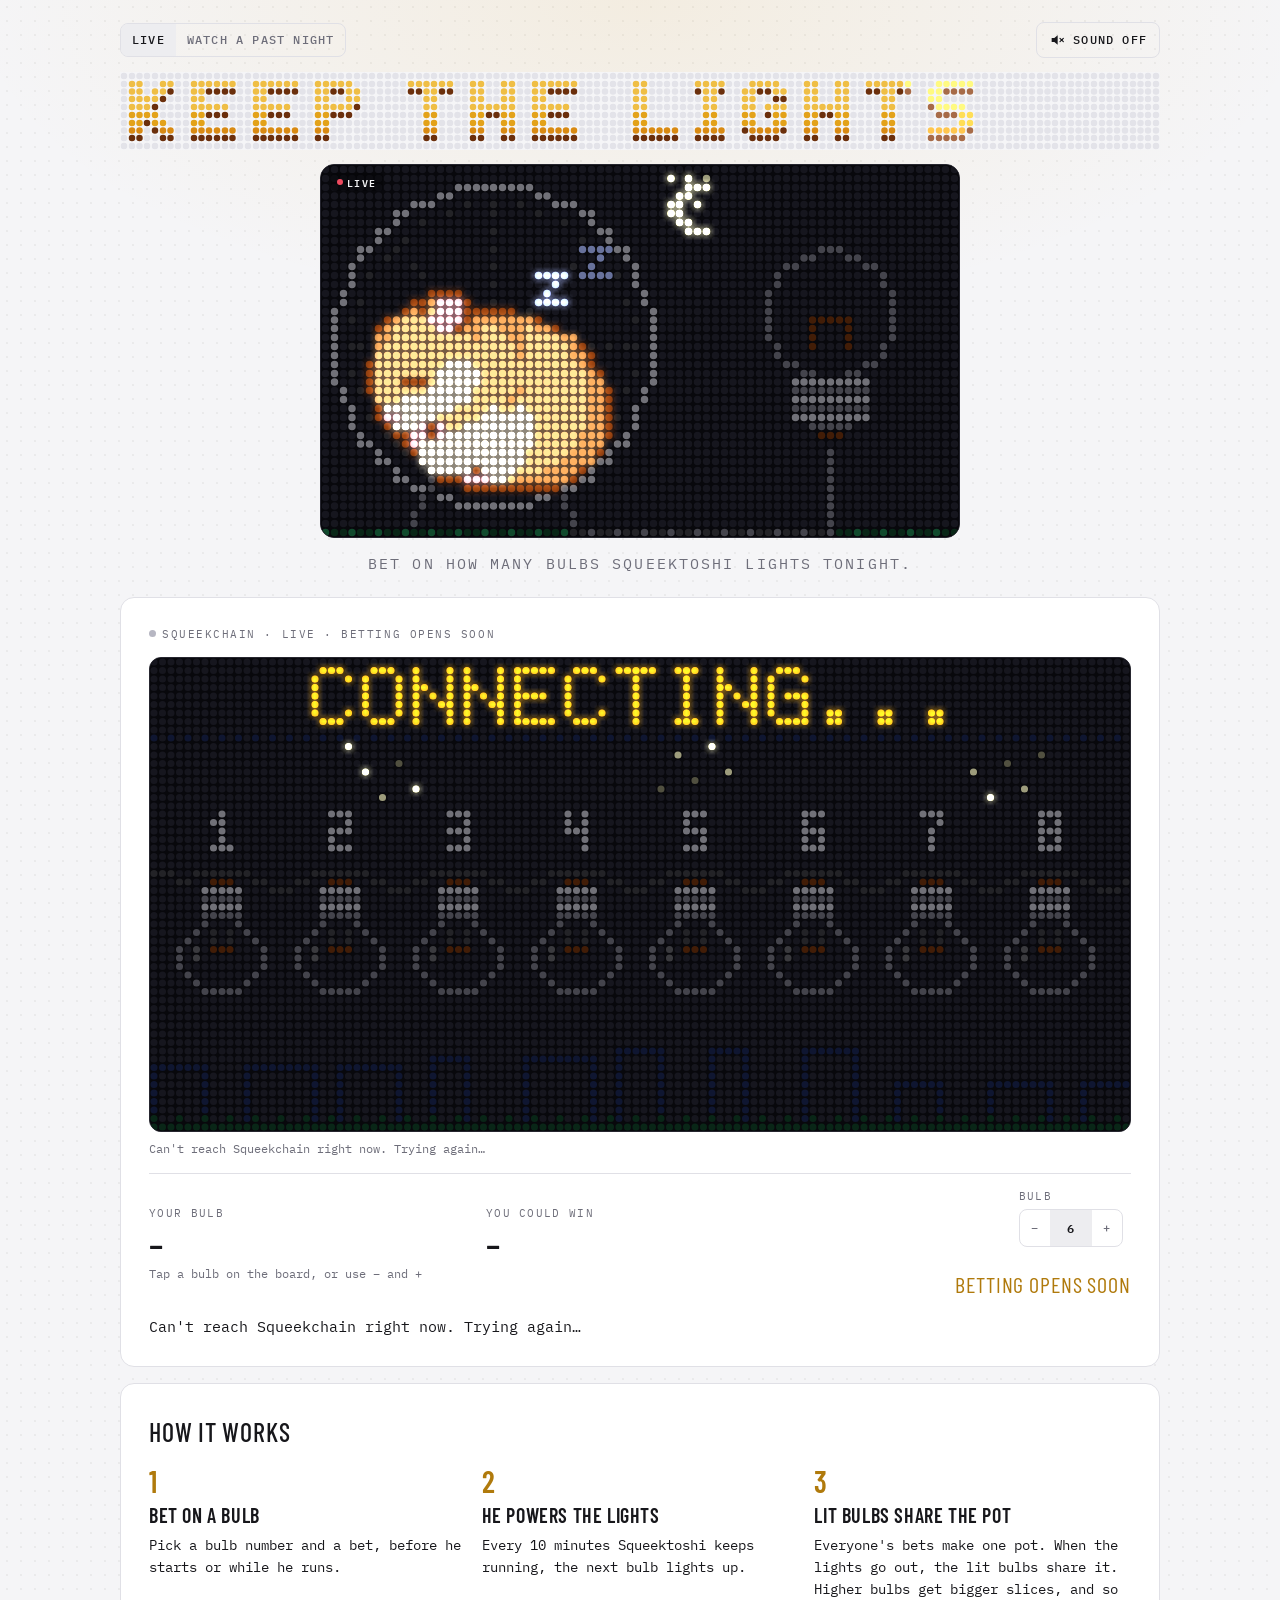
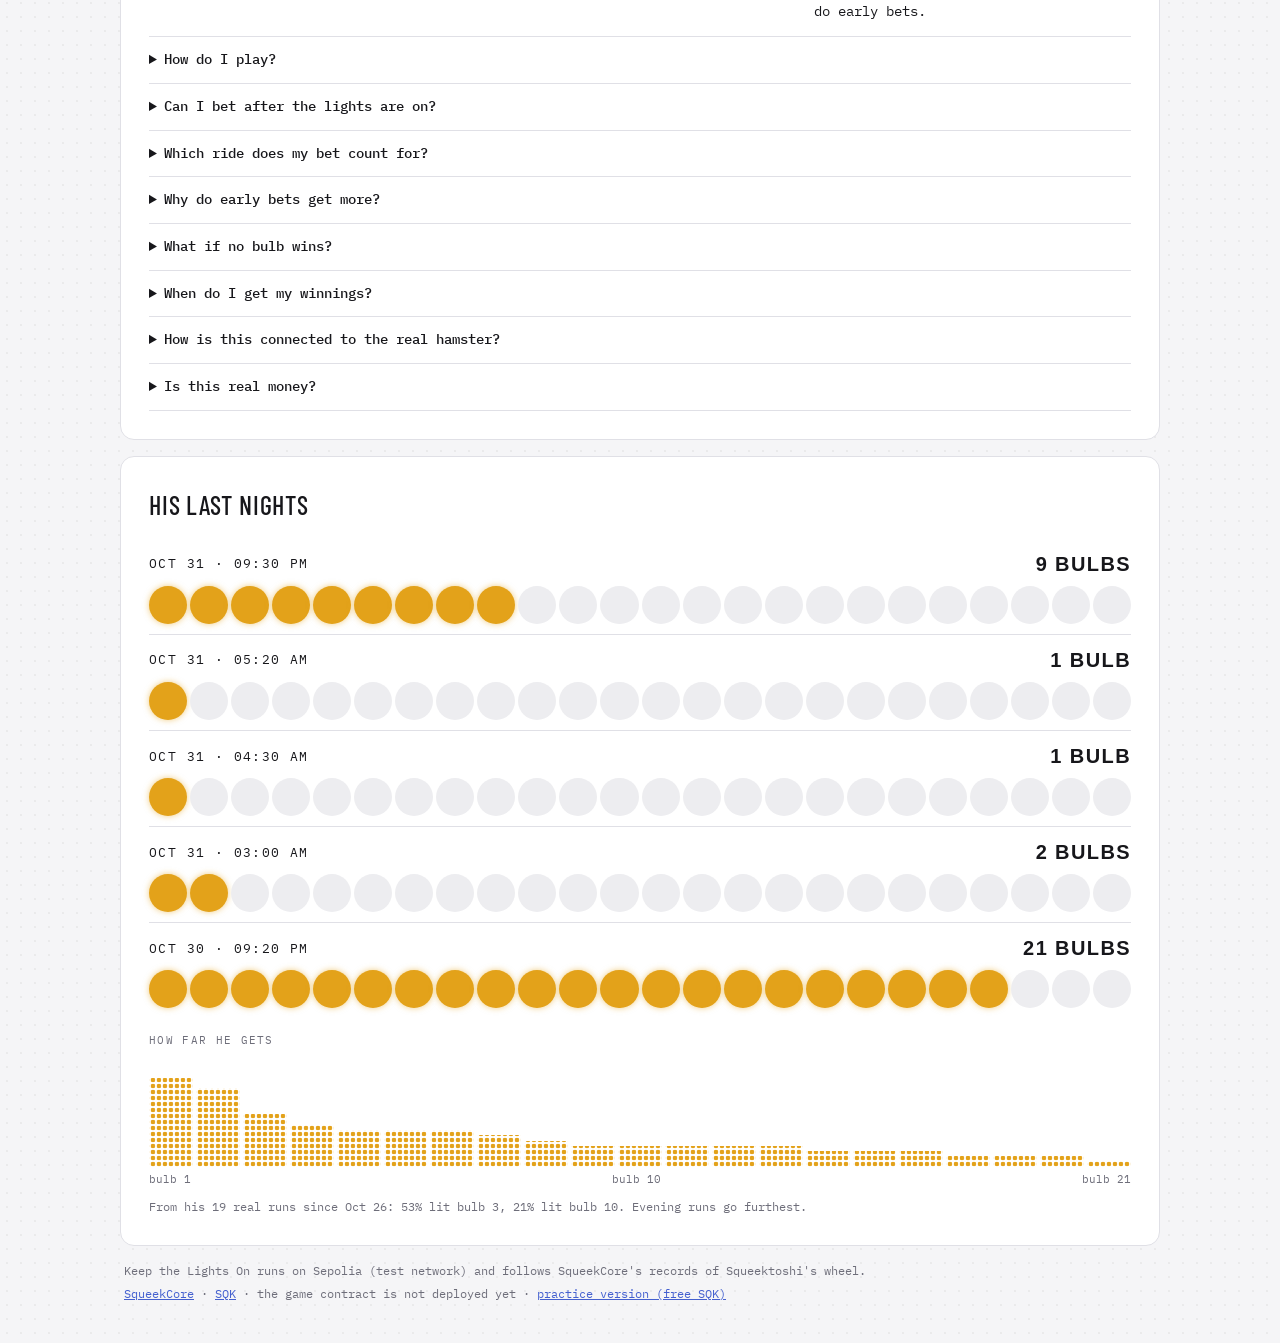
==== commit 44cb0397: "Website: share image and card tags" ====
--- a/index.html
+++ b/index.html
@@ -6,6 +6,15 @@
 <title>Keep the Lights On</title>
 <meta name="description" content="Squeektoshi's wheel powers a string of numbered bulbs. Bet test SQK on how many he lights before he falls asleep.">
 <meta name="color-scheme" content="light dark">
+<meta property="og:type" content="website">
+<meta property="og:title" content="Keep the Lights On">
+<meta property="og:description" content="A betting game on Squeekchain's real hamster wheel: every 10 minutes Squeektoshi keeps running, the next bulb lights. Bet SQK on how far he gets tonight.">
+<meta property="og:image" content="https://rooaraak.github.io/keep-the-lights-on/og.png">
+<meta property="og:image:width" content="1200">
+<meta property="og:image:height" content="630">
+<meta property="og:url" content="https://rooaraak.github.io/keep-the-lights-on/">
+<meta name="twitter:card" content="summary_large_image">
+<meta name="twitter:image" content="https://rooaraak.github.io/keep-the-lights-on/og.png">
 <link rel="icon" href="icon.svg" type="image/svg+xml">
 <link rel="preconnect" href="https://fonts.googleapis.com">
 <link rel="preconnect" href="https://fonts.gstatic.com" crossorigin>
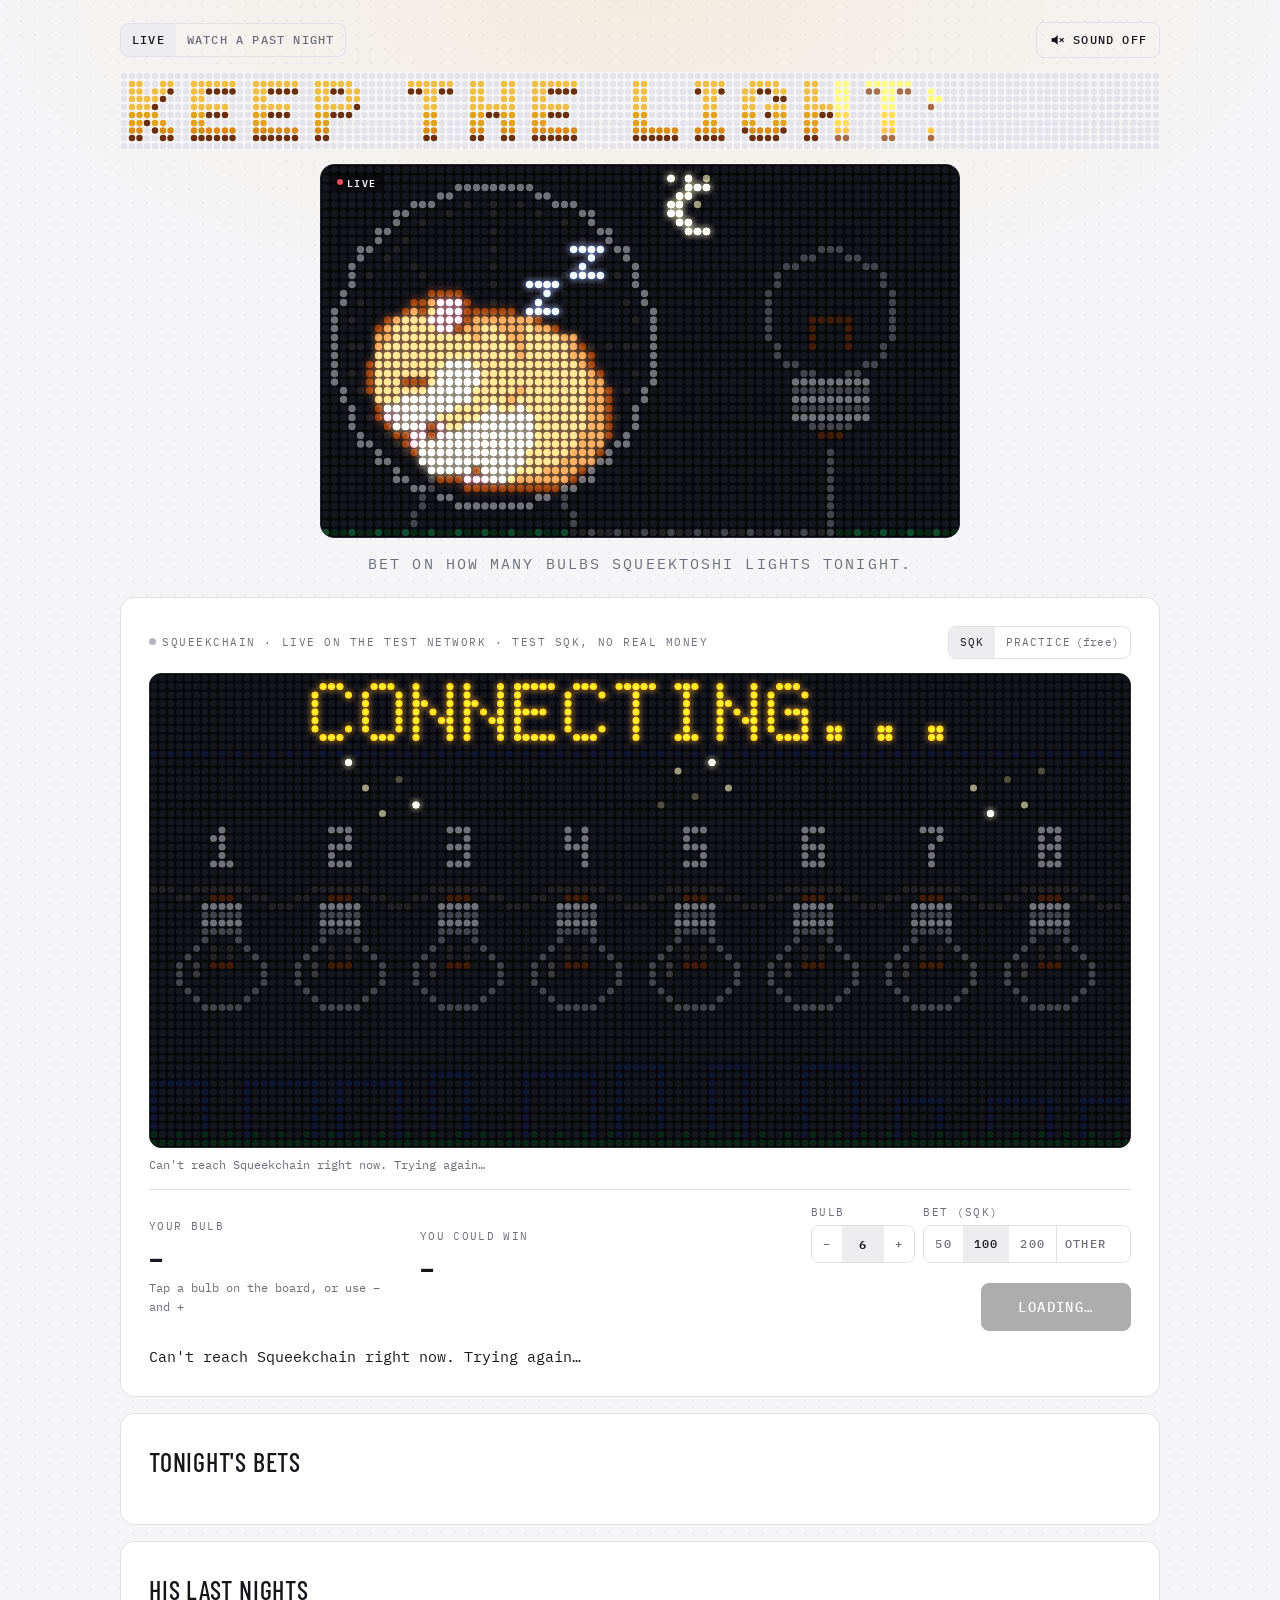
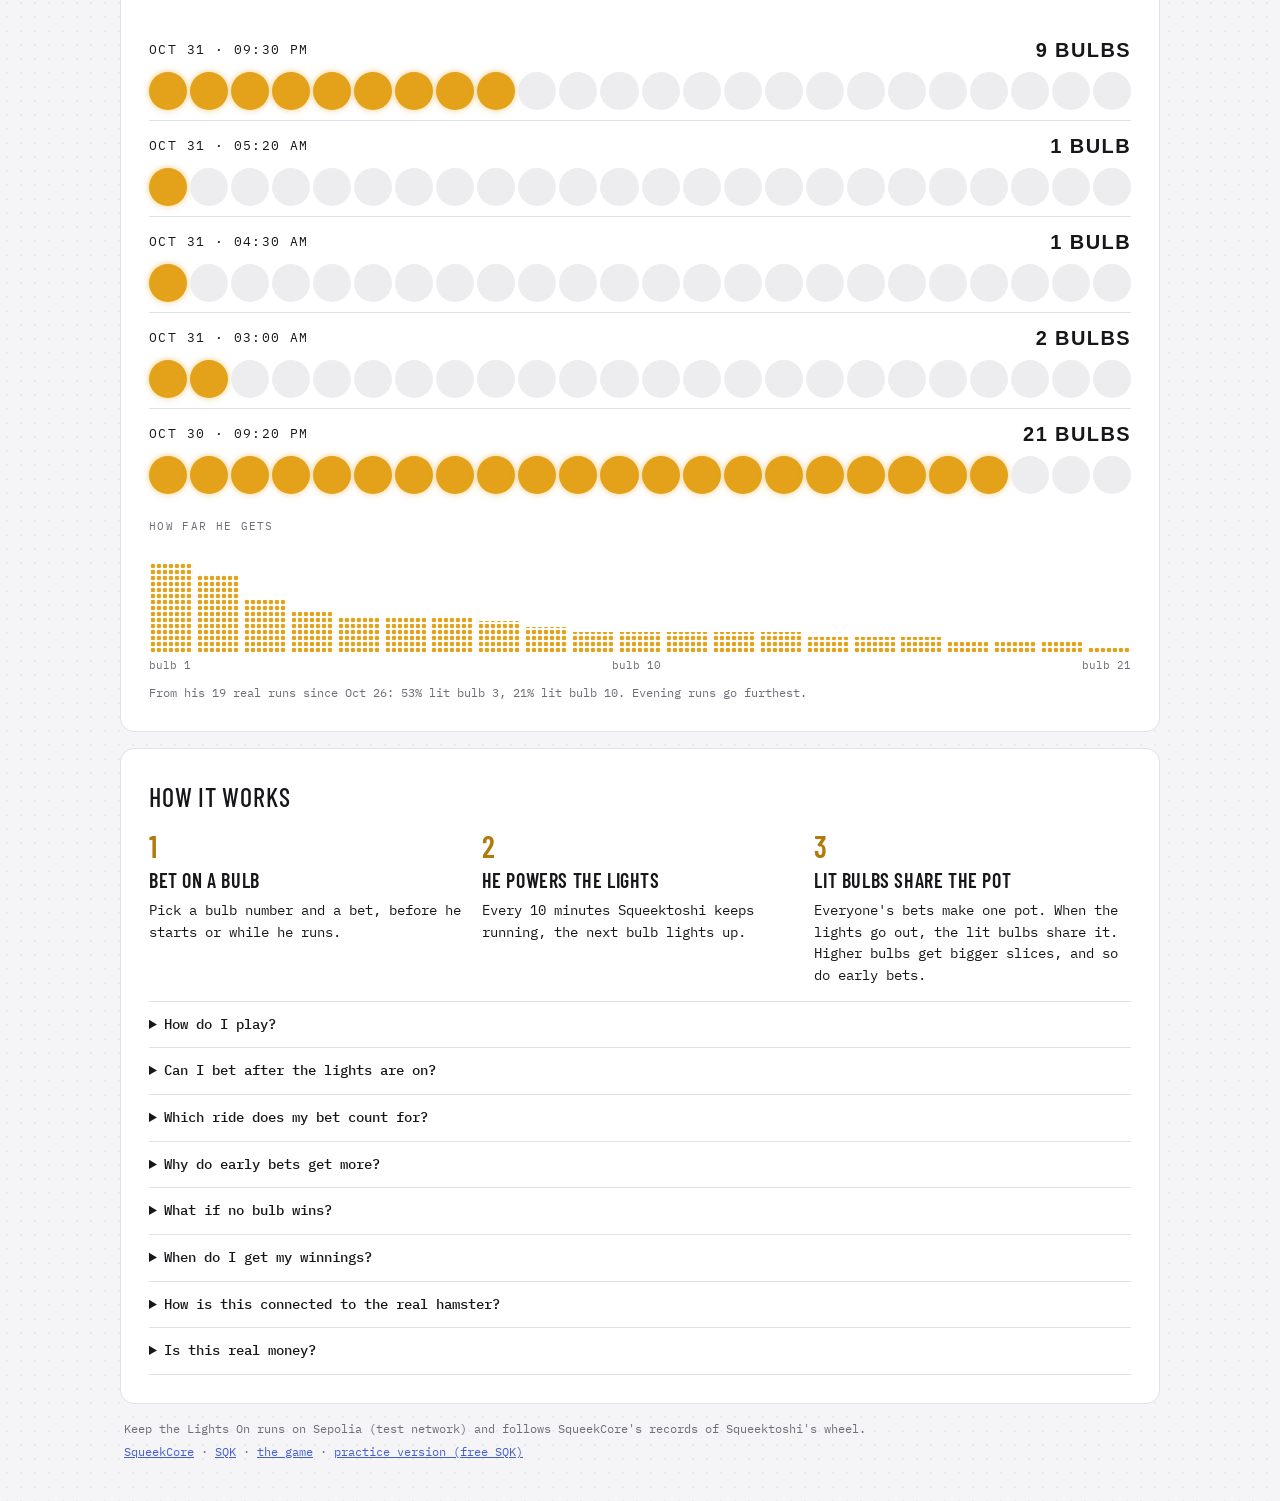
==== commit e96862da: "Website: SQK | Practice switch, /practice link, FAQ and accessibility fixes" ====
--- a/index.html
+++ b/index.html
@@ -13,6 +13,10 @@
 <meta property="og:image:width" content="1200">
 <meta property="og:image:height" content="630">
 <meta property="og:url" content="https://rooaraak.github.io/keep-the-lights-on/">
+<meta property="og:site_name" content="Keep the Lights On">
+<meta property="og:image:alt" content="The LED board: Squeektoshi running in his wheel, a row of lit bulbs and the bet panel">
+<meta name="theme-color" content="#0e0e12">
+<link rel="canonical" href="https://rooaraak.github.io/keep-the-lights-on/">
 <meta name="twitter:card" content="summary_large_image">
 <meta name="twitter:image" content="https://rooaraak.github.io/keep-the-lights-on/og.png">
 <link rel="icon" href="icon.svg" type="image/svg+xml">
@@ -28,7 +32,7 @@
     <div class="hero-top">
       <div class="seg" role="group" aria-label="What the page shows">
         <button type="button" id="modeLive" aria-pressed="true">Live</button>
-        <button type="button" id="modeReplay" aria-pressed="false"><span class="wide">Watch a past night</span><span class="narrow" aria-hidden="true">Past night</span></button>
+        <button type="button" id="modeReplay" aria-pressed="false" aria-label="Watch a past night"><span class="wide">Watch a past night</span><span class="narrow" aria-hidden="true">Past night</span></button>
       </div>
       <button type="button" class="ghost sound" id="sound" aria-pressed="false" aria-label="Sound off"><svg viewBox="0 0 24 24" width="16" height="16" aria-hidden="true"><path d="M4 9h4l5-4v14l-5-4H4z" fill="currentColor"/><path class="on" d="M16 9.5a3.5 3.5 0 0 1 0 5M18.5 7a7 7 0 0 1 0 10" fill="none" stroke="currentColor" stroke-width="1.8" stroke-linecap="round"/><path class="off" d="M16.5 9.5l5 5M21.5 9.5l-5 5" fill="none" stroke="currentColor" stroke-width="1.8" stroke-linecap="round"/></svg><span class="sound-label">Sound off</span></button>
     </div>
@@ -43,7 +47,13 @@
   <main class="main">
 
   <section class="panel" aria-label="The game">
-    <p class="eyebrow"><span class="dot" id="liveDot" aria-hidden="true"></span><span id="eyebrow">Squeekchain · test network</span></p>
+    <div class="panel-head">
+      <p class="eyebrow"><span class="dot" id="liveDot" aria-hidden="true"></span><span id="eyebrow">Squeekchain · test network</span></p>
+      <nav class="seg coin" id="coinSwitch" aria-label="Real SQK or free practice SQK" hidden>
+        <a id="coinReal" href="./">SQK</a>
+        <a id="coinPractice" href="./?config=rehearsal.json">Practice <span class="free">(free)</span></a>
+      </nav>
+    </div>
 
     <div class="controls" id="replayControls" role="group" aria-label="Replay settings" hidden>
       <select id="ride" aria-label="Which night to replay"></select>
@@ -112,7 +122,7 @@
     <div class="riders" id="mine"></div>
   </section>
 
-  <section class="panel">
+  <section class="panel how">
     <h2>How it works</h2>
     <ol class="steps">
       <li><b>Bet on a bulb</b><span>Pick a bulb number and a bet, before he starts or while he runs.</span></li>
@@ -125,7 +135,7 @@
       <details><summary>Can I bet after the lights are on?</summary>
         <p>Yes, but on a bulb at least two ahead of the last one that lit, or of the one he is lighting right now if he is running. Everyone can watch him live, so betting on the very next bulb would be too easy. A bet whose bulb lights in the round it was sent or the next one doesn't count, and you get it back. The page only offers bulbs far enough ahead. A bet placed in the 20 quiet minutes before a blackout is for the next ride.</p></details>
       <details><summary>Which ride does my bet count for?</summary>
-        <p>The ride he is on when you bet. If he is asleep, it counts for his next ride, whenever he starts it. If he stops right after your bet and stays asleep for 20 minutes, the lights go out and your bet moves to his next ride instead. One bet per ride, and a bet can't be changed or taken back.</p></details>
+        <p>The ride he is on when you bet. If he is asleep, it counts for his next ride, whenever he starts it. A bet sent while he is taking a break counts for this ride if he gets back on the wheel, and for his next ride if he stays asleep and the lights go out. But a bet sent in a round he ran in stays on this ride, even if he stops right after it. The sentence under the Bet button always says which ride your bet is for. One bet per ride, and a bet can't be changed or taken back.</p></details>
       <details><summary>Why do early bets get more?</summary>
         <p>A bet placed before he starts takes the most risk, so it gets the biggest slice. A late bet only counts the bulbs that were still dark when it was placed.</p></details>
       <details><summary>What if no bulb wins?</summary>
--- a/styles.css
+++ b/styles.css
@@ -32,6 +32,12 @@
 .wrap { max-width: 1040px; margin: 0 auto; display: grid; gap: 16px; }
 .panel { background: var(--panel); border: 1px solid var(--line); border-radius: 14px; padding: clamp(14px, 3vw, 28px); display: grid; gap: 14px; min-width: 0; }
 .eyebrow { font-size: 11px; letter-spacing: .14em; text-transform: uppercase; color: var(--dim); margin: 0; }
+/* the game panel's top line: where the numbers come from, and the switch between the real game and free practice */
+.panel-head { display: flex; justify-content: space-between; align-items: center; gap: 8px 12px; flex-wrap: wrap; }
+.coin a { display: inline-flex; align-items: center; gap: .45em; padding: 7px 11px; font-size: 11px; letter-spacing: .1em; text-transform: uppercase; color: var(--dim); text-decoration: none; white-space: nowrap; }
+.coin a[aria-current="page"] { background: var(--chip); color: var(--ink); }
+.coin a:hover { color: var(--ink); }
+.coin .free { text-transform: none; letter-spacing: .02em; }
 .eyebrow .dot { display: inline-block; width: 7px; height: 7px; border-radius: 50%; background: var(--faint); margin-right: 6px; vertical-align: 1px; }
 .eyebrow .dot[data-on="true"] { background: var(--win); }
 h1 { font-family: var(--num); font-weight: 600; font-size: clamp(34px, 6vw, 56px); line-height: .95; letter-spacing: .02em; text-transform: uppercase; margin: 4px 0 0; text-wrap: balance; }
@@ -56,6 +62,14 @@
 /* the top of the page, as on the share card: the LED title, the hamster cam, one line */
 .hero { display: grid; gap: 14px; justify-items: center; min-width: 0; padding-block: 2px 6px; }
 .main, .side { display: contents; }   /* only containers below 1340 px: the page keeps one column in reading order */
+/* one column: tonight's bets and his last nights come before the long how-it-works panel */
+.wrap > .main > .how { order: 1; } .wrap > .foot { order: 2; }
+/* touch screens: buttons at least 44 px tall, and inputs at 16 px so phones don't zoom in when they are tapped */
+@media (pointer: coarse) {
+  .seg button, .seg a, .share, .primary, .ghost { min-height: 44px; }
+  .share { display: inline-flex; align-items: center; }
+  select, input { font-size: 16px; }
+}
 .stage { display: grid; gap: 14px; justify-items: center; min-width: 0; width: 100%; }
 .hero-top { display: flex; justify-content: space-between; align-items: center; gap: 12px; width: 100%; }
 .hero-top .ghost { padding: 9px 12px; }
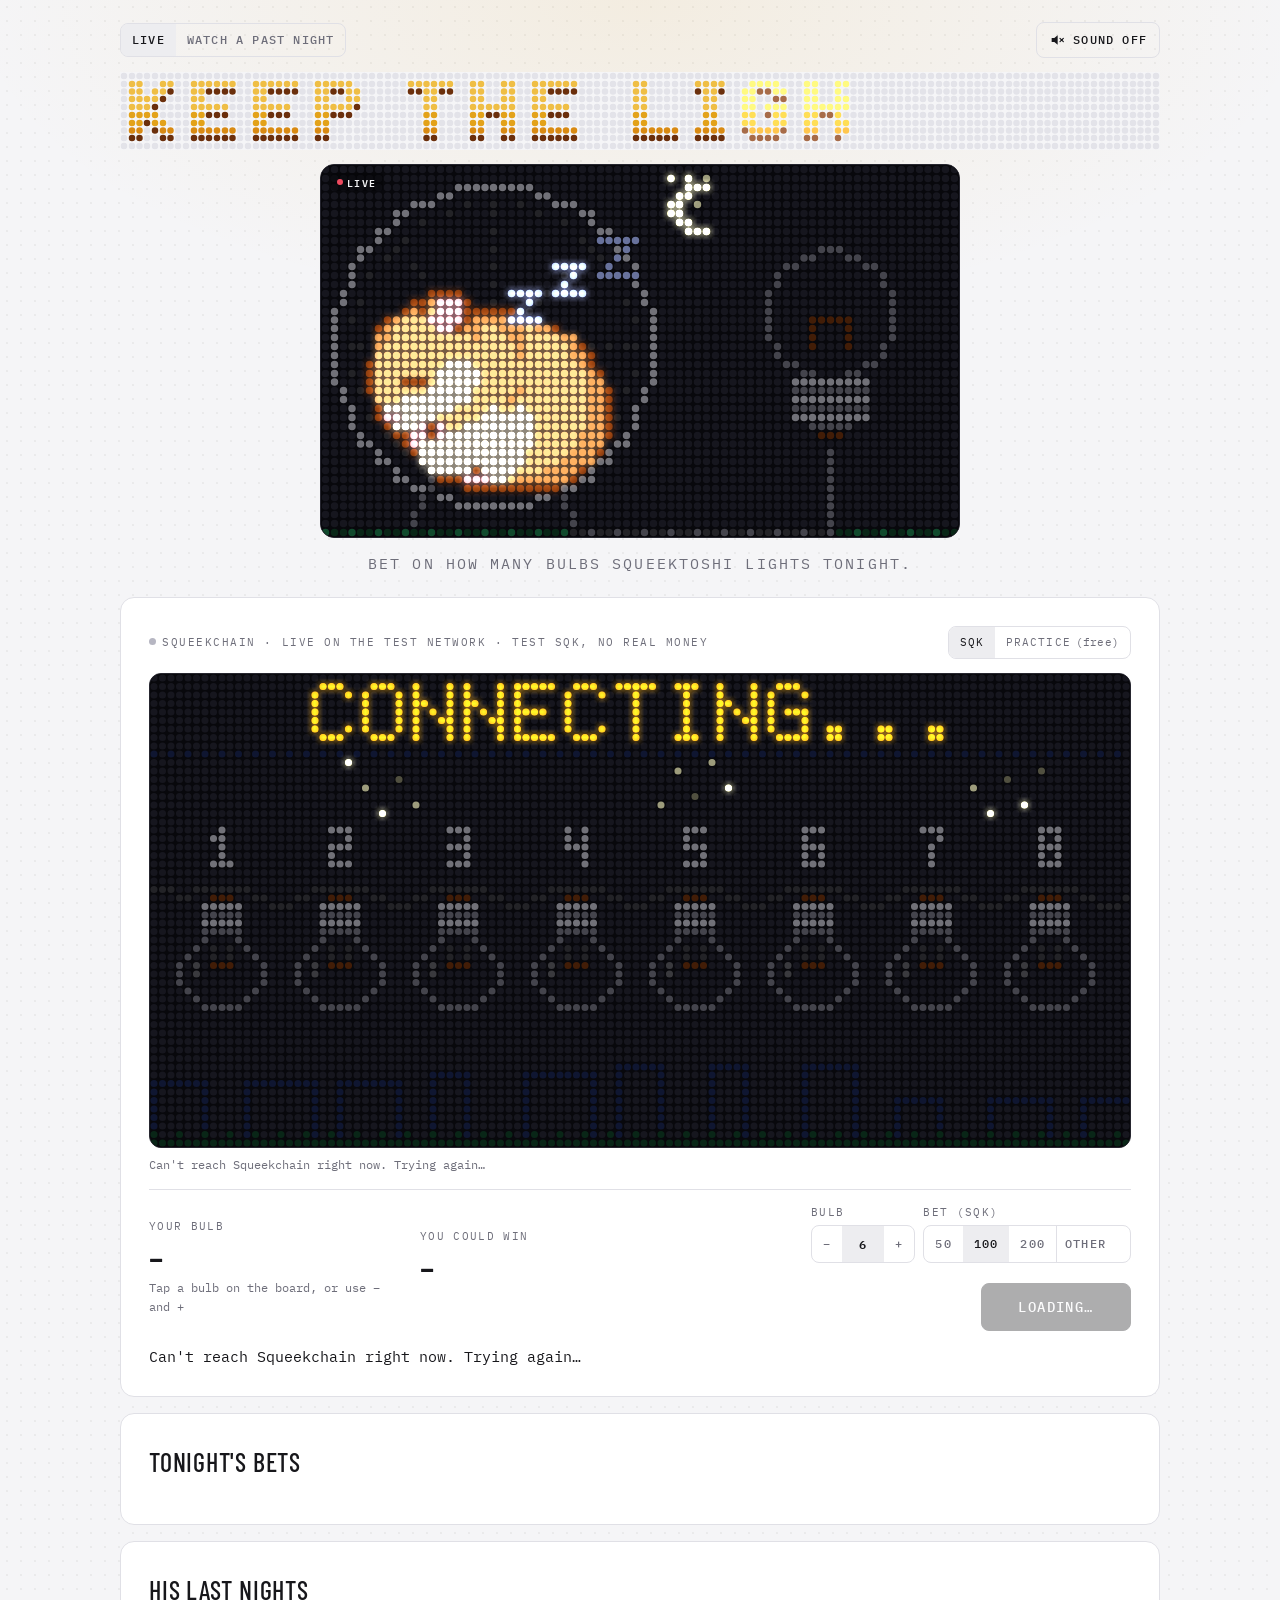
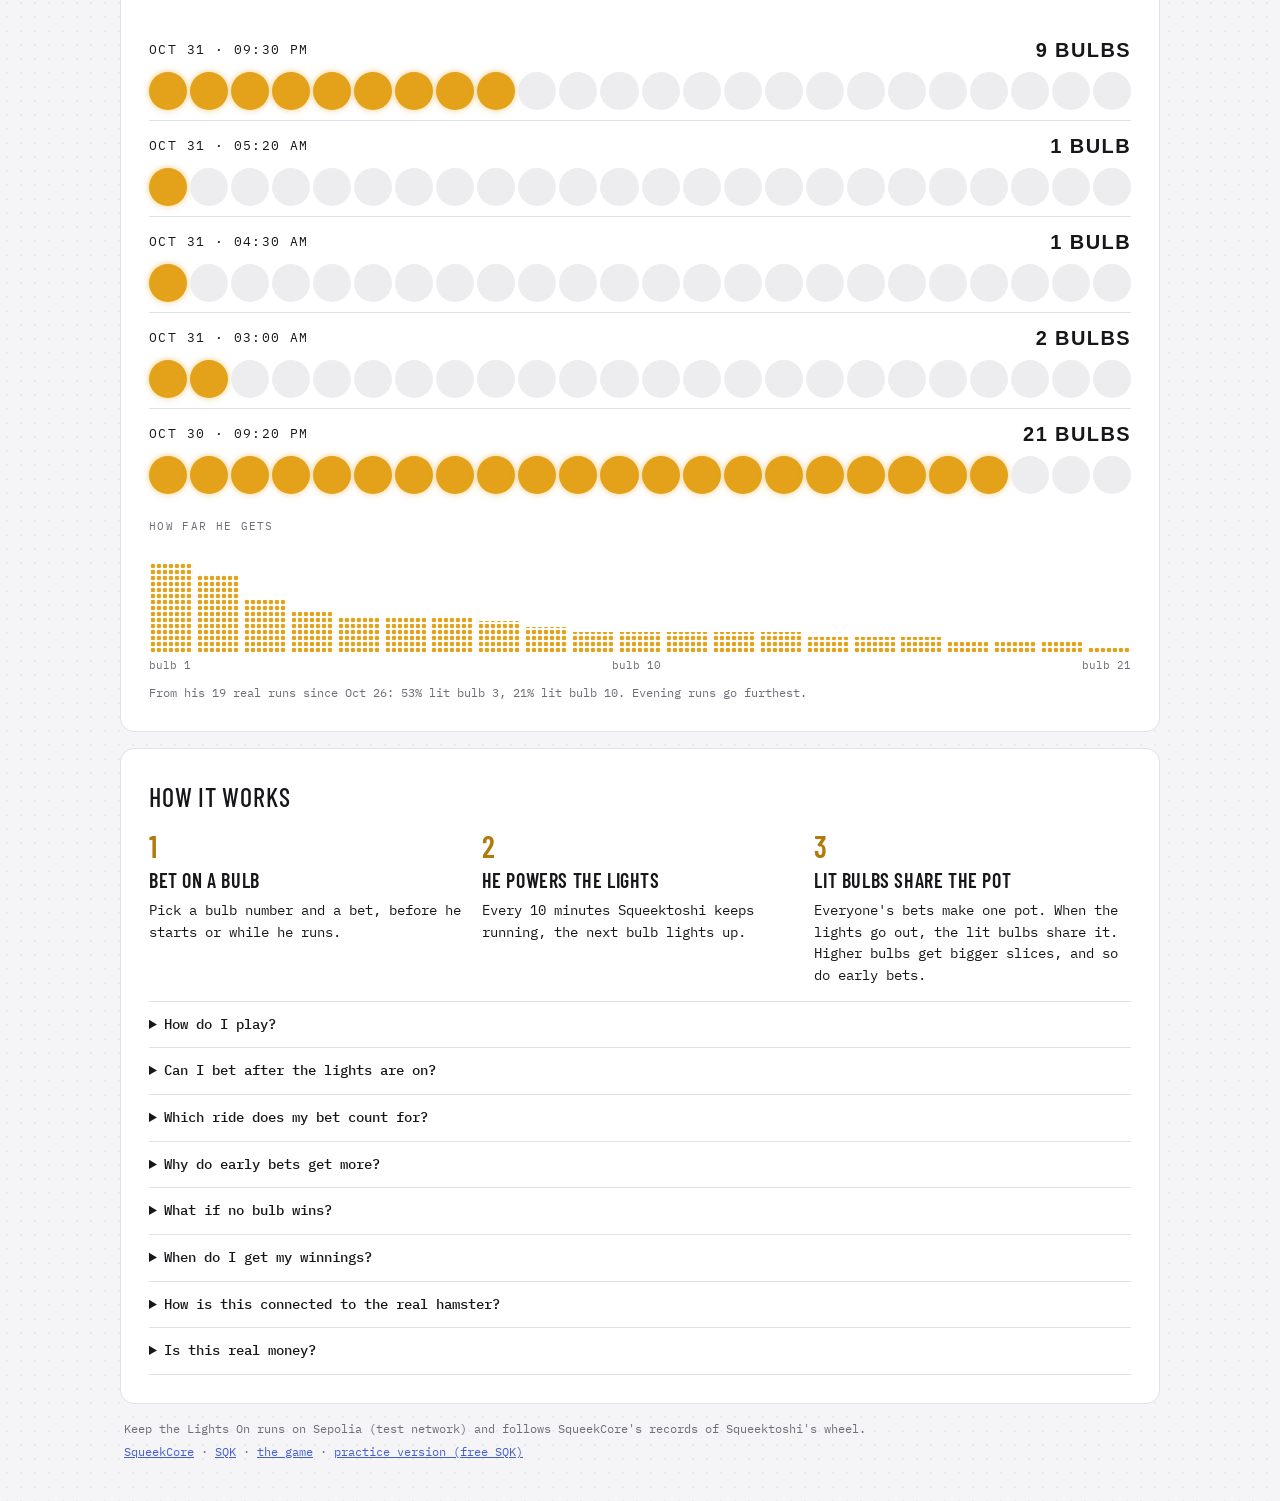
==== commit a8bb4d43: "Website: links and share card on keepthelightson.xyz" ====
--- a/index.html
+++ b/index.html
@@ -9,16 +9,16 @@
 <meta property="og:type" content="website">
 <meta property="og:title" content="Keep the Lights On">
 <meta property="og:description" content="A betting game on Squeekchain's real hamster wheel: every 10 minutes Squeektoshi keeps running, the next bulb lights. Bet SQK on how far he gets tonight.">
-<meta property="og:image" content="https://rooaraak.github.io/keep-the-lights-on/og.png">
+<meta property="og:image" content="https://keepthelightson.xyz/og.png">
 <meta property="og:image:width" content="1200">
 <meta property="og:image:height" content="630">
-<meta property="og:url" content="https://rooaraak.github.io/keep-the-lights-on/">
+<meta property="og:url" content="https://keepthelightson.xyz/">
 <meta property="og:site_name" content="Keep the Lights On">
 <meta property="og:image:alt" content="The LED board: Squeektoshi running in his wheel, a row of lit bulbs and the bet panel">
 <meta name="theme-color" content="#0e0e12">
-<link rel="canonical" href="https://rooaraak.github.io/keep-the-lights-on/">
+<link rel="canonical" href="https://keepthelightson.xyz/">
 <meta name="twitter:card" content="summary_large_image">
-<meta name="twitter:image" content="https://rooaraak.github.io/keep-the-lights-on/og.png">
+<meta name="twitter:image" content="https://keepthelightson.xyz/og.png">
 <link rel="icon" href="icon.svg" type="image/svg+xml">
 <link rel="preconnect" href="https://fonts.googleapis.com">
 <link rel="preconnect" href="https://fonts.gstatic.com" crossorigin>
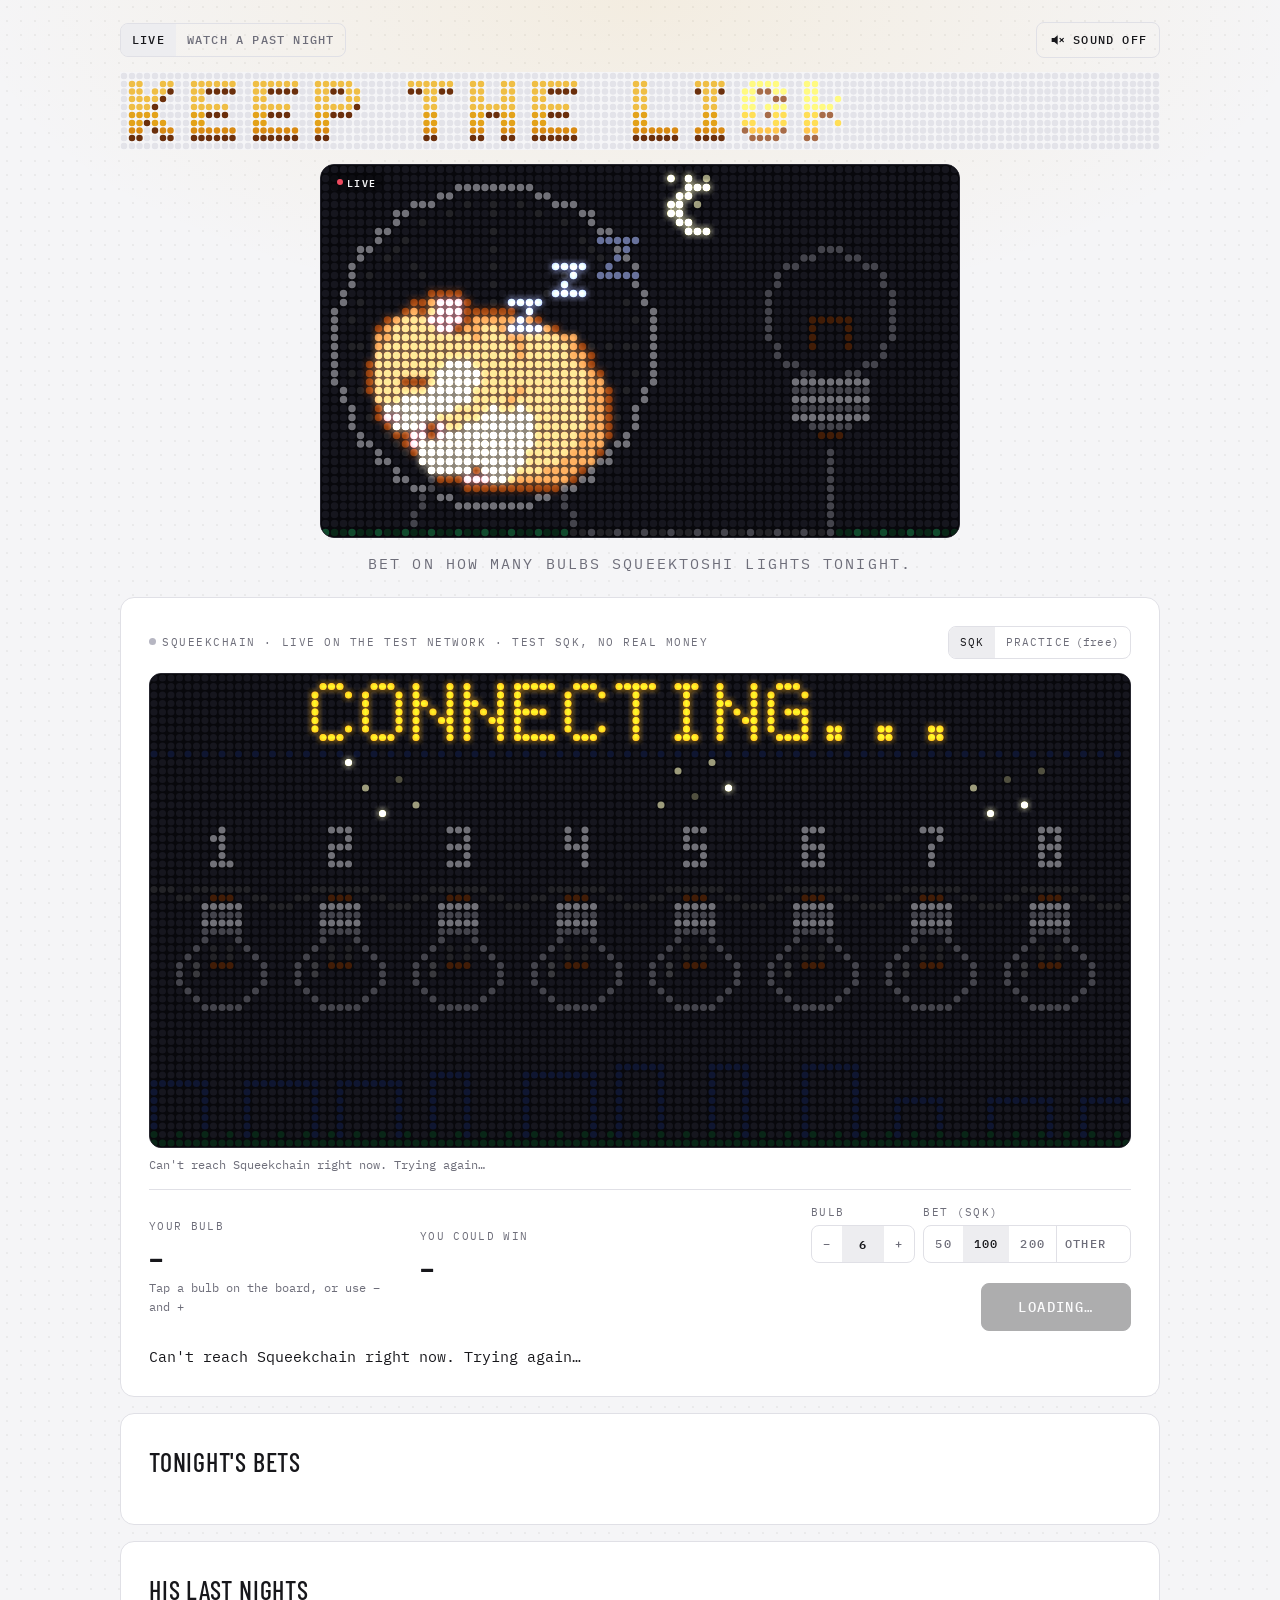
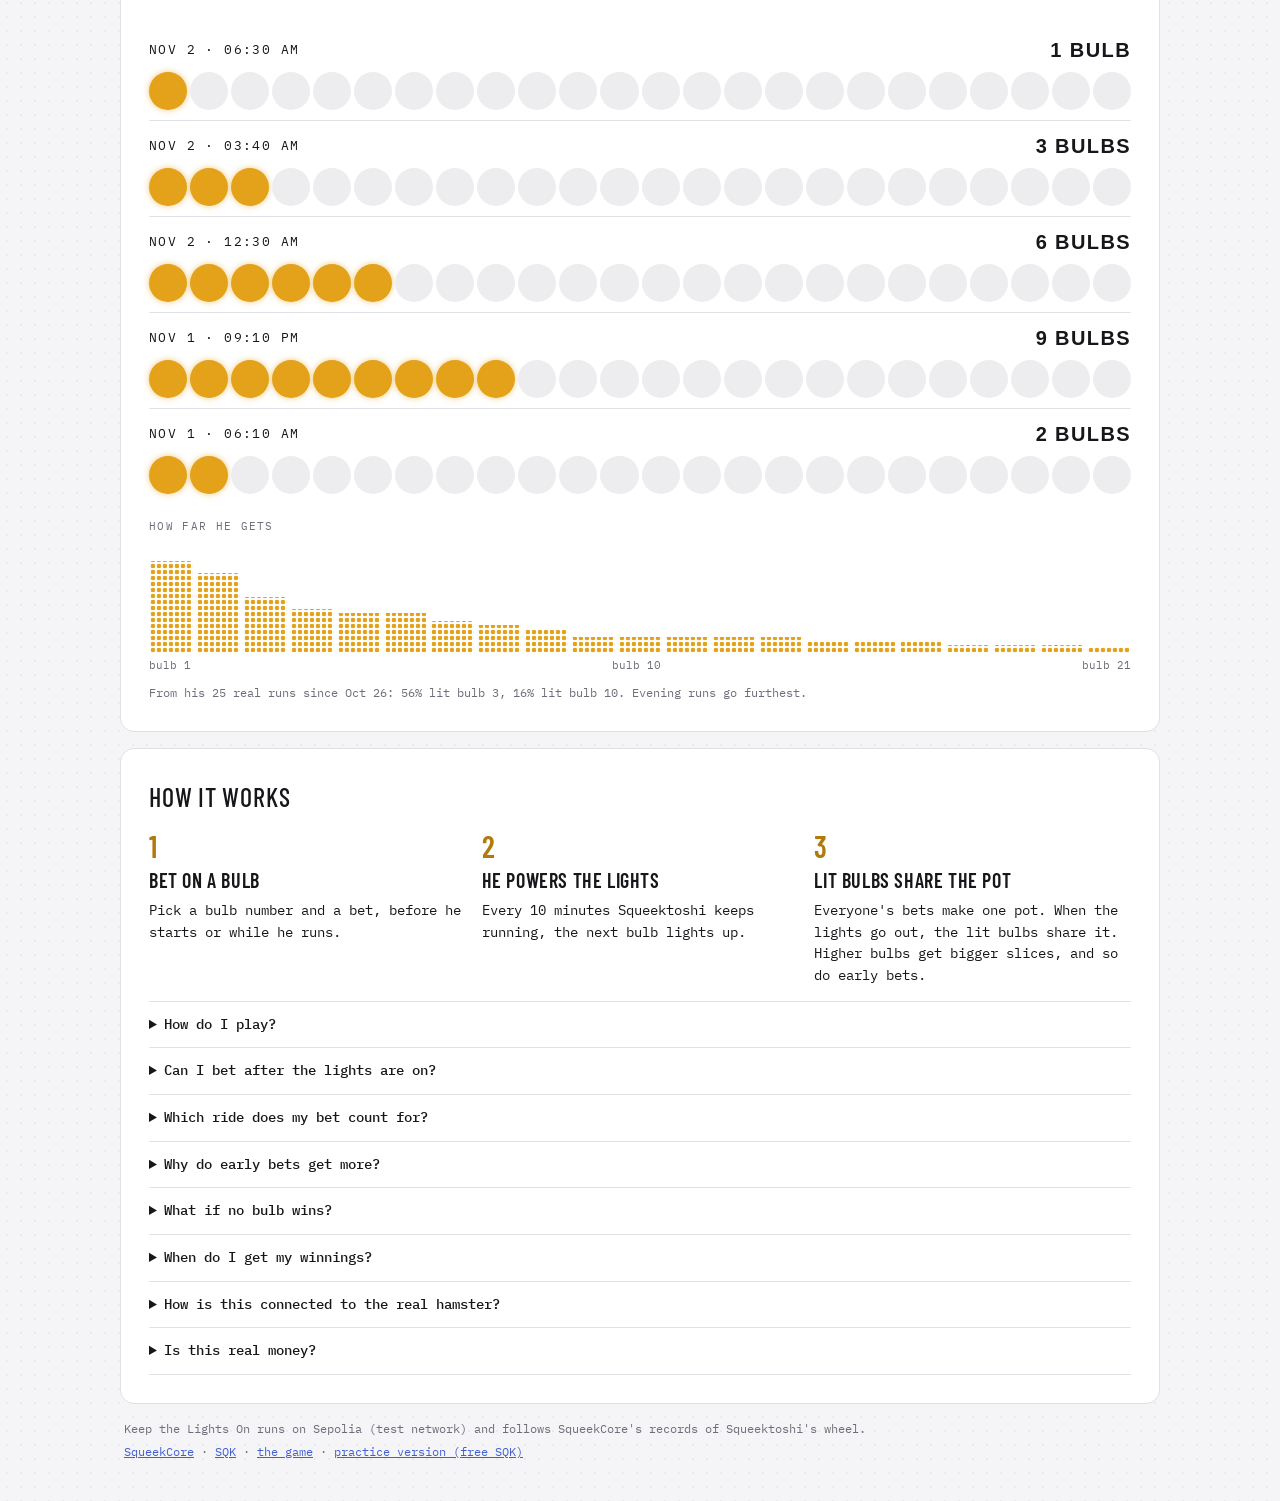
==== commit 65e2cda6: "Website: tonight's pot on the board; his nights through round 1040 Co-Authored-By: Claude Opus 5.5 <" ====
--- a/index.html
+++ b/index.html
@@ -154,6 +154,7 @@
   <aside class="side">
     <section class="panel" id="playersPanel">
       <h2 id="playersTitle">Tonight's bets</h2>
+      <p class="pot-line" id="potLine" hidden></p>
       <div class="riders" id="riders"></div>
     </section>
     <section class="panel" id="nightsPanel">
--- a/styles.css
+++ b/styles.css
@@ -151,6 +151,8 @@
 .rider .who small { display: block; color: var(--dim); font-size: 12px; }
 .rider .amt { font-family: var(--num); font-size: 22px; font-weight: 500; font-variant-numeric: tabular-nums; text-align: right; }
 .empty { margin: 0; color: var(--dim); }
+/* tonight's pot under the bets panel title: the whole pot, how many bets, the bonus part */
+.pot-line { margin: 0; font-family: var(--num); font-size: 20px; letter-spacing: .03em; color: var(--gold); font-variant-numeric: tabular-nums; }
 .odds { display: grid; grid-template-columns: repeat(21, minmax(0, 1fr)); align-items: end; gap: 3px; height: 100px; margin-top: 4px; }
 .odds div { background-image: radial-gradient(circle at center, var(--gold-dot) 2px, transparent 2.6px); background-size: 6px 6px; background-position: center bottom; min-height: 6px; }
 .odds-axis { display: flex; justify-content: space-between; font-size: 11px; color: var(--dim); margin: -10px 0 0; }
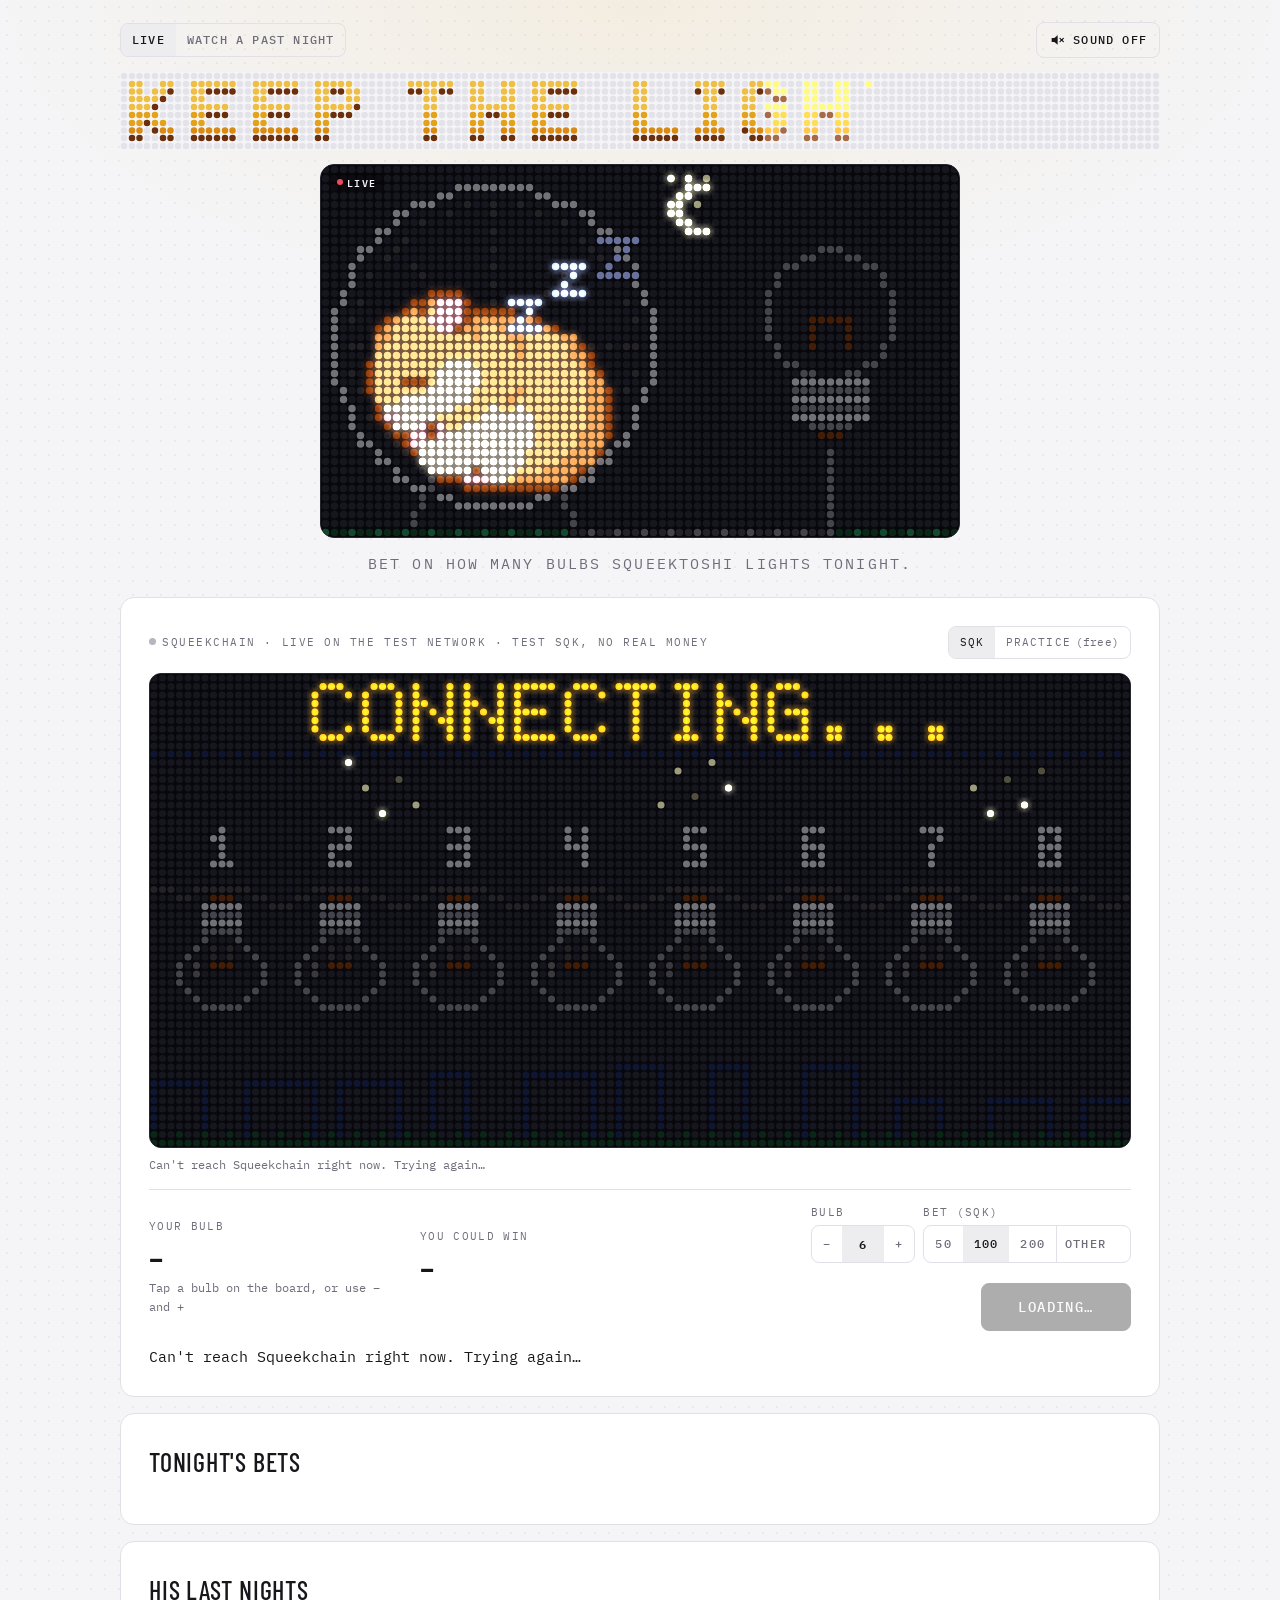
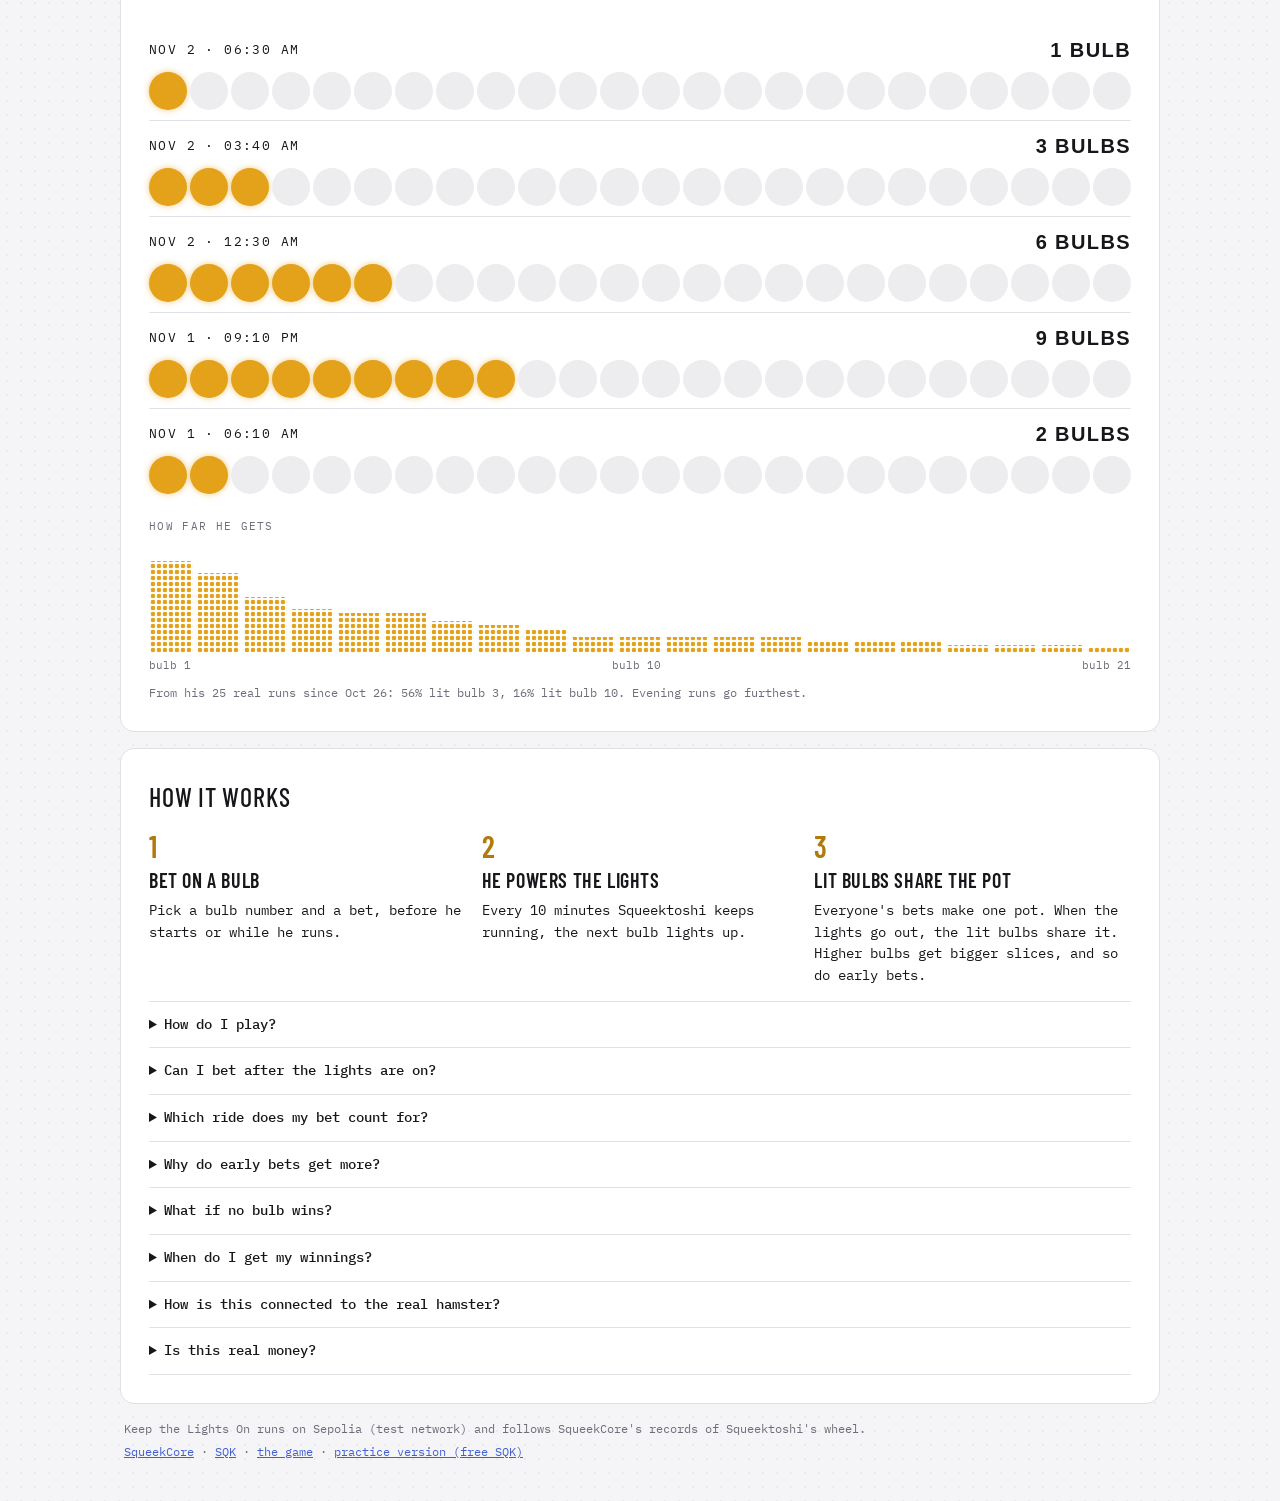
==== commit 405b26f1: "Website: end the game from the page (only when the contract allows it) Co-Authored-By: Claude Opus 5" ====
--- a/index.html
+++ b/index.html
@@ -109,6 +109,10 @@
     <p class="wallet-line" id="walletLine" hidden></p>
     <a class="share" id="share" href="#" target="_blank" rel="noopener" hidden>Share my bet on X</a>
     <button type="button" class="ghost" id="faucet" hidden>Get 1,000 practice SQK</button>
+    <div class="end-box" id="endBox" hidden>
+      <p id="endText"></p>
+      <button type="button" class="ghost" id="endBtn">End the game</button>
+    </div>
   </section>
 
   <section class="panel result-panel" id="results" hidden>
--- a/styles.css
+++ b/styles.css
@@ -151,6 +151,9 @@
 .rider .who small { display: block; color: var(--dim); font-size: 12px; }
 .rider .amt { font-family: var(--num); font-size: 22px; font-weight: 500; font-variant-numeric: tabular-nums; text-align: right; }
 .empty { margin: 0; color: var(--dim); }
+/* ending the game: only shown after a week without him running, or when Squeekchain has stopped recording rounds */
+.end-box { display: grid; gap: 10px; justify-items: start; border-top: 1px solid var(--line); padding-top: 14px; }
+.end-box p { margin: 0; }
 /* tonight's pot under the bets panel title: the whole pot, how many bets, the bonus part */
 .pot-line { margin: 0; font-family: var(--num); font-size: 20px; letter-spacing: .03em; color: var(--gold); font-variant-numeric: tabular-nums; }
 .odds { display: grid; grid-template-columns: repeat(21, minmax(0, 1fr)); align-items: end; gap: 3px; height: 100px; margin-top: 4px; }
